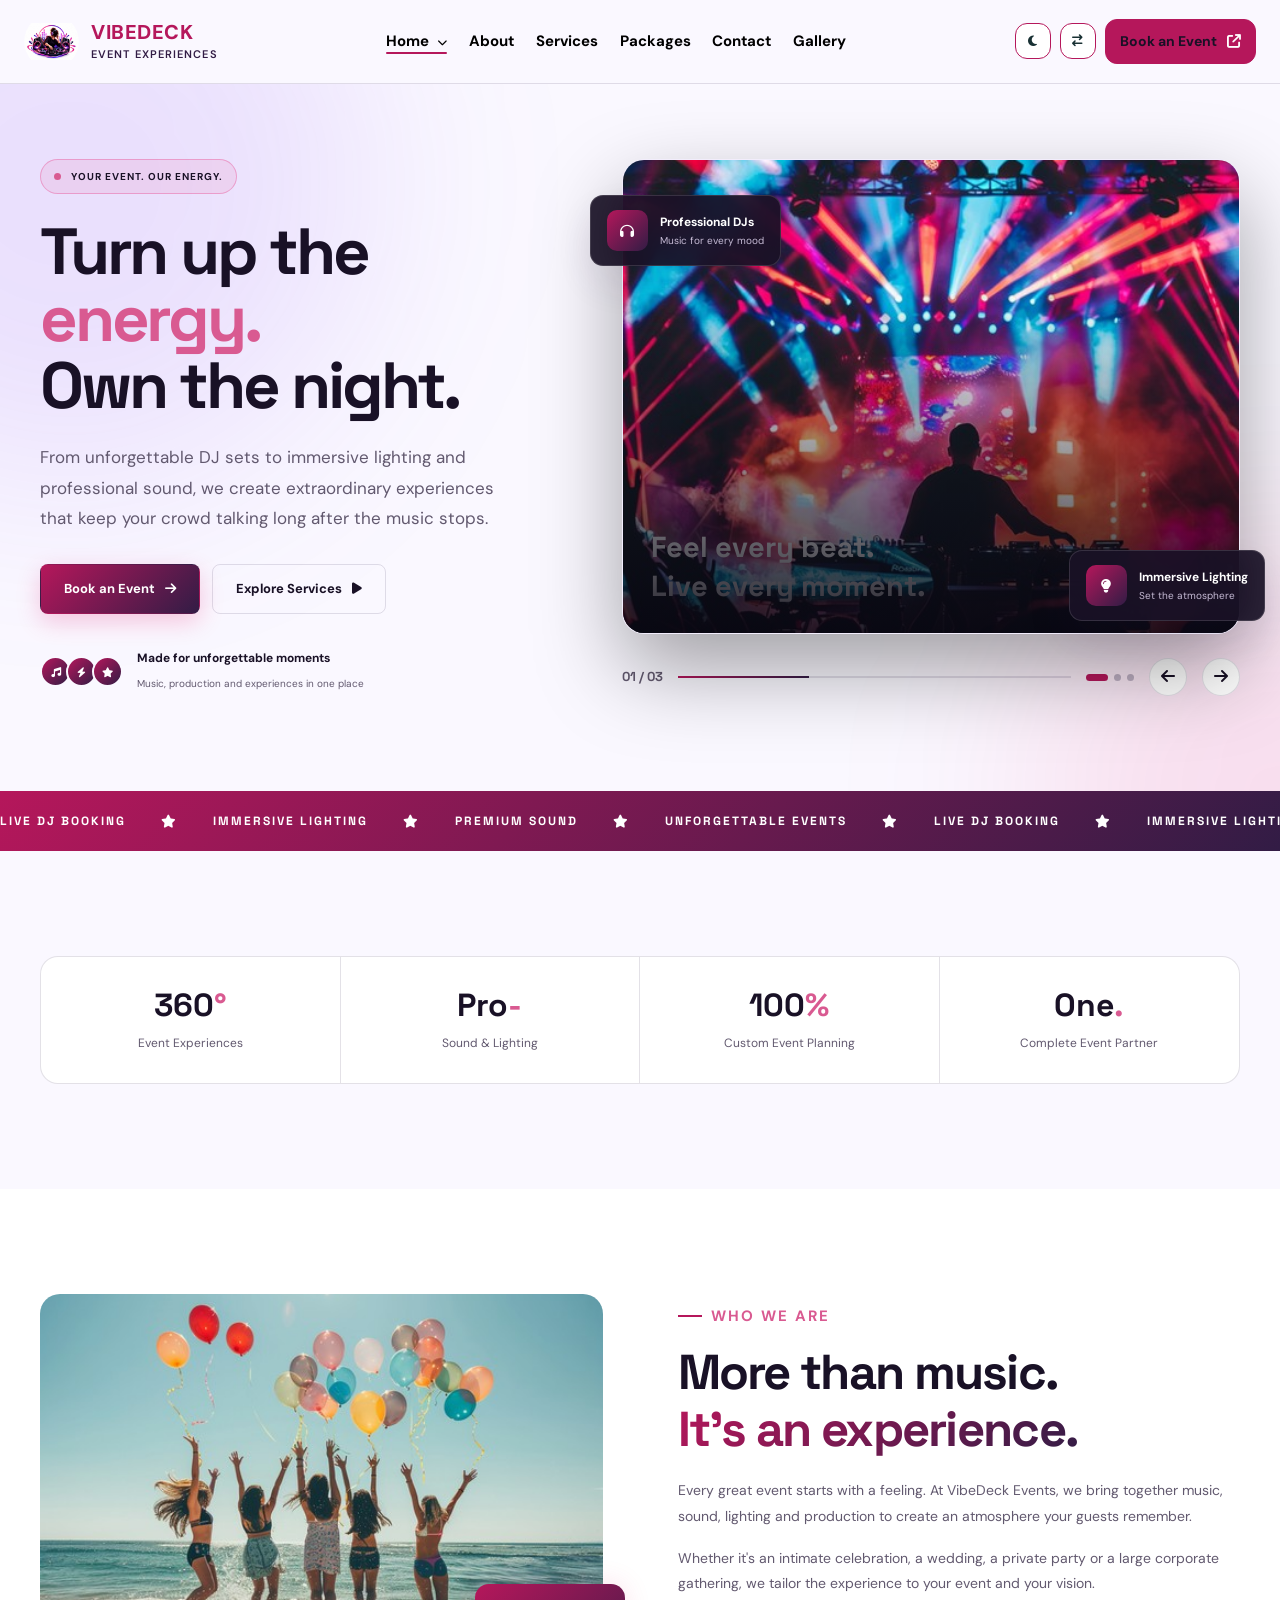
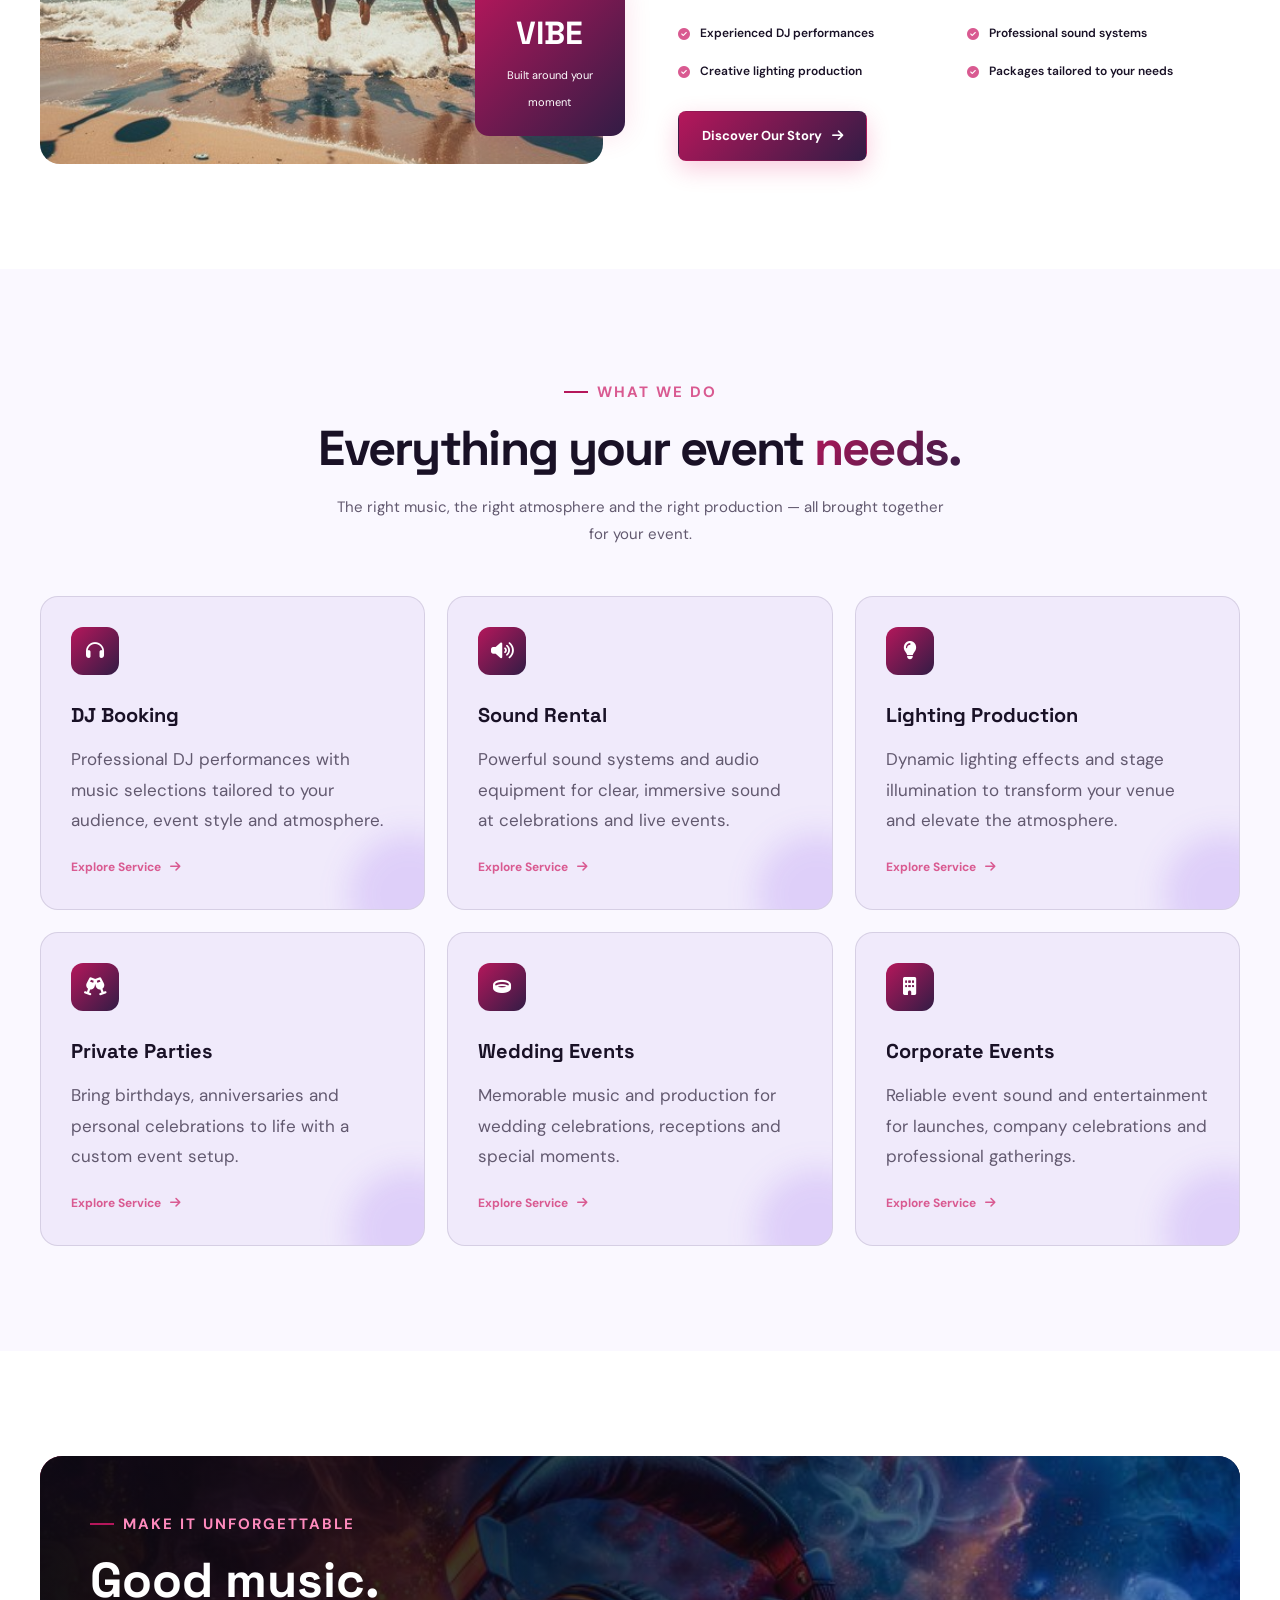
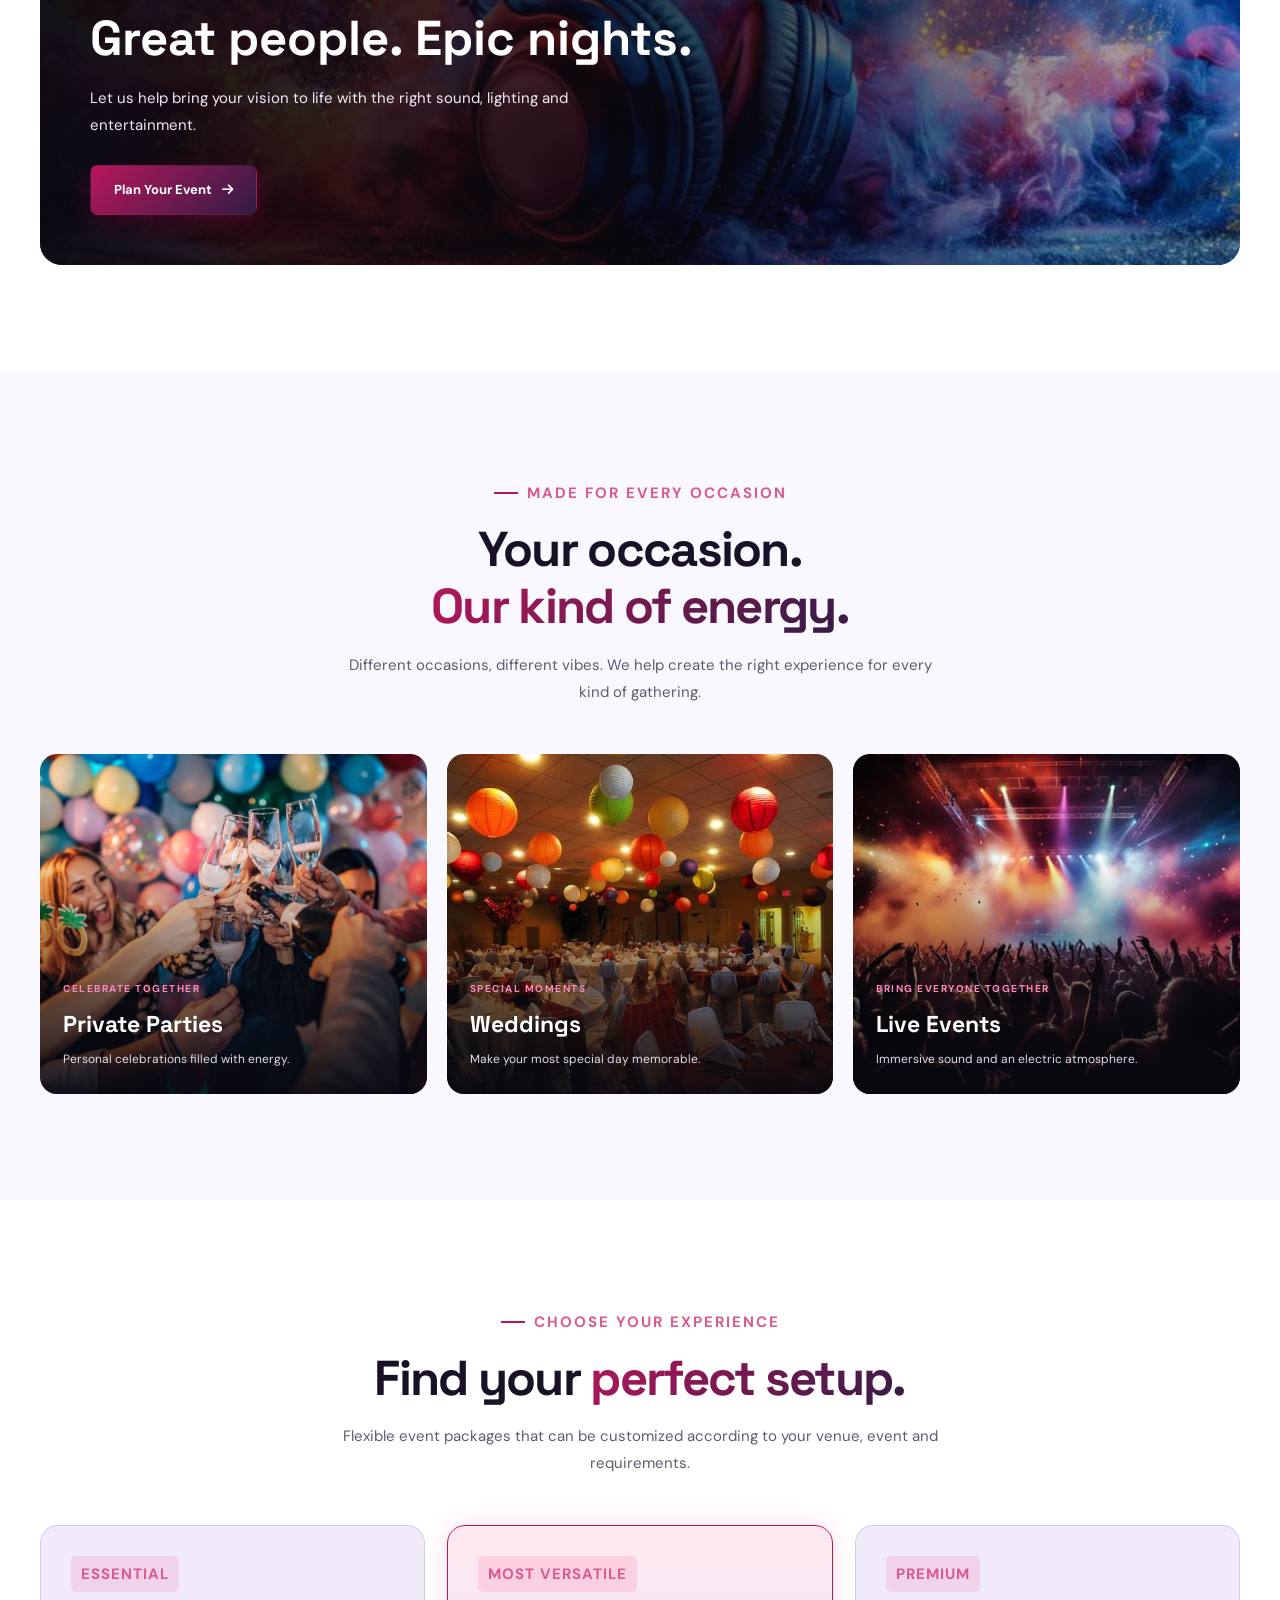
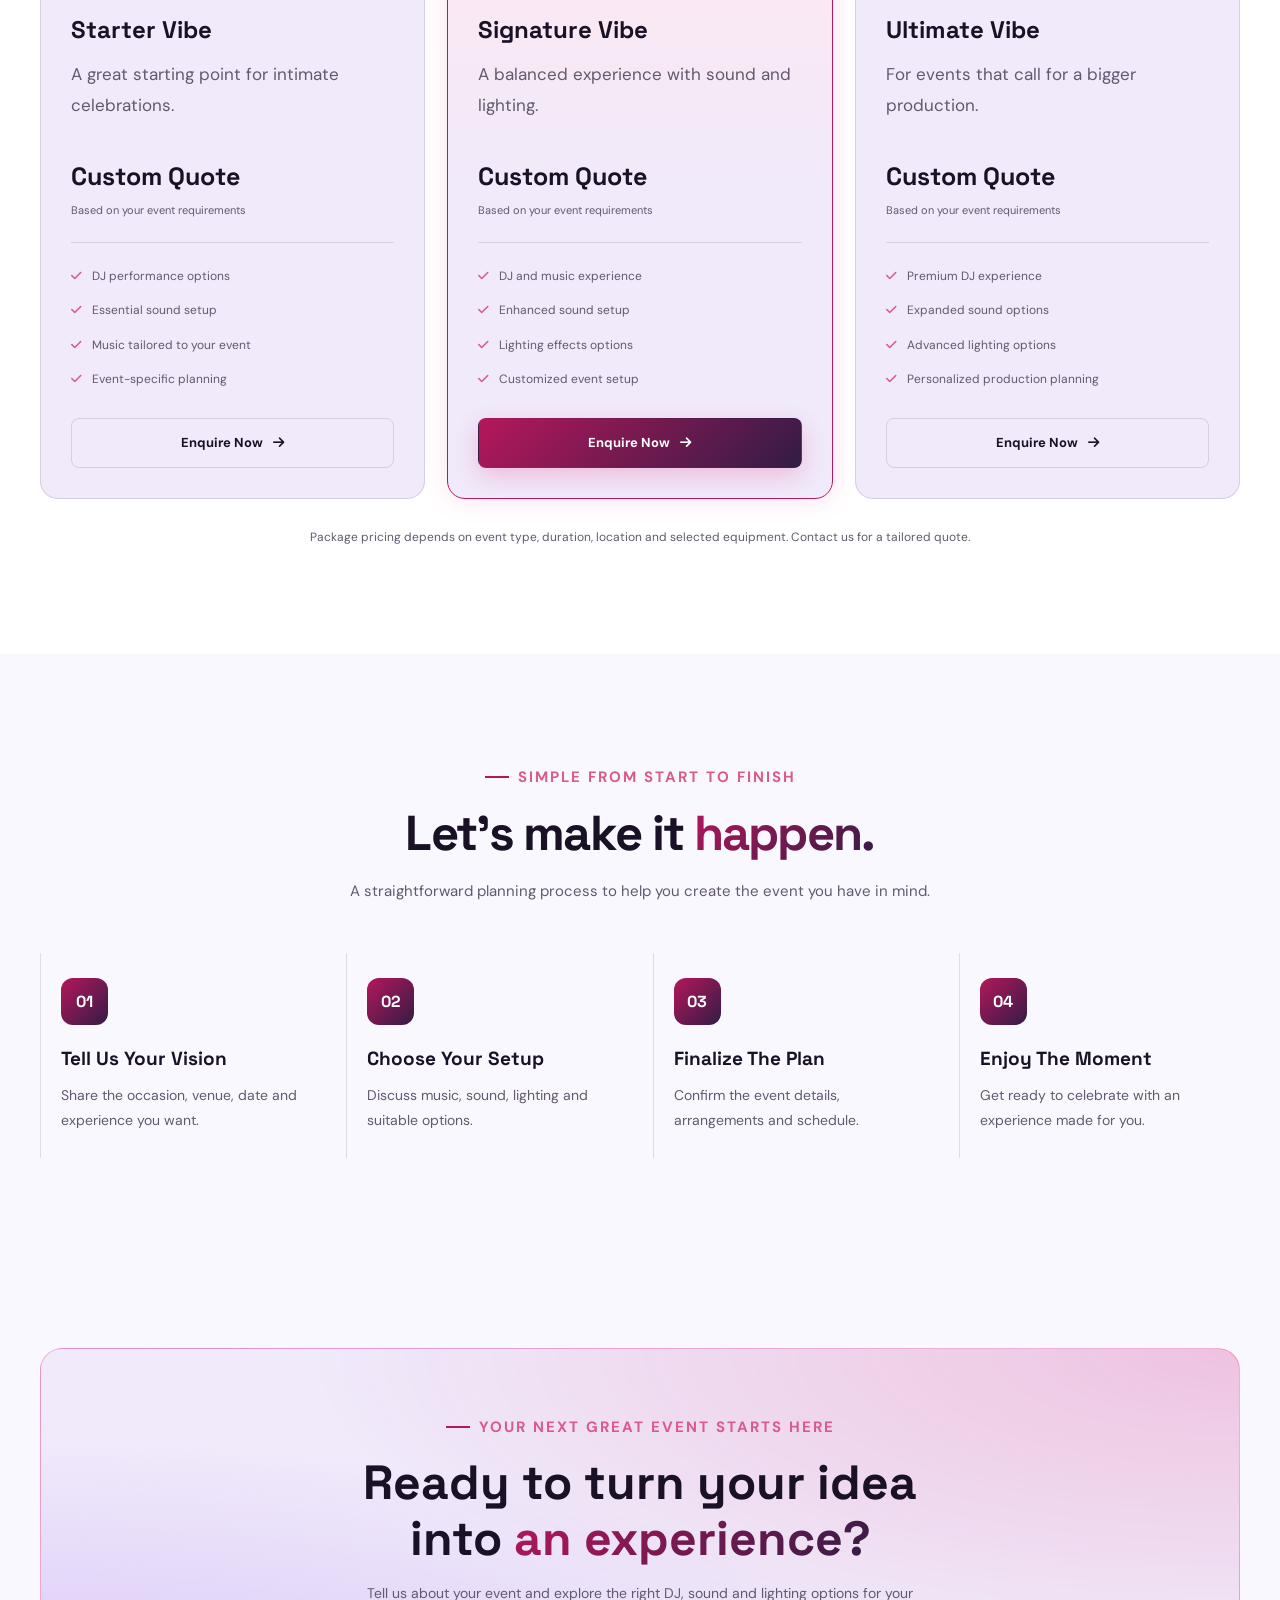
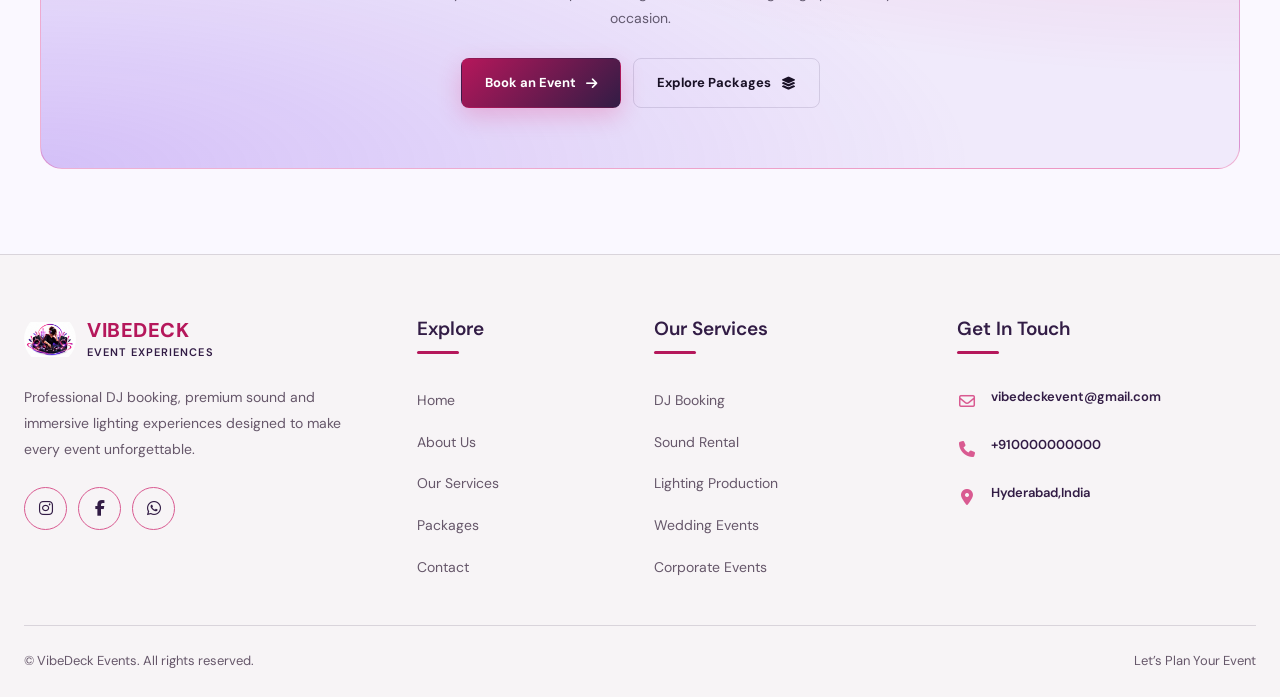
==== index.html @ b4321126 "Add files via upload" ====
<!DOCTYPE html>
<html lang="en" dir="ltr" data-theme="dark">

<head>
    <meta charset="UTF-8">
    <meta name="viewport" content="width=device-width, initial-scale=1.0">

    <title>VibeDeck Events | Premium DJ & Event Experiences</title>

    <meta name="description"
        content="Premium DJ booking, professional sound, immersive lighting and unforgettable event experiences with VibeDeck Events.">

    <meta name="theme-color" content="#090911">

     <link rel="icon" type="image/png" href="Images/Logo1.jfif">

    <link rel="preconnect" href="https://fonts.googleapis.com">
    <link rel="preconnect" href="https://fonts.gstatic.com" crossorigin>

    <link href="https://fonts.googleapis.com/css2?family=DM+Sans:wght@400;500;600;700;800&family=Space+Grotesk:wght@400;500;600;700&display=swap"
        rel="stylesheet">

    <link rel="stylesheet"
        href="https://cdnjs.cloudflare.com/ajax/libs/font-awesome/6.5.2/css/all.min.css">

    <link rel="stylesheet" href="index.css">
    
</head>

<body>
     <header class="site-header" id="siteHeader">
        <div class="header-inner">
            <a href="index.html" class="brand" aria-label="VibeDeck Events Home">
               
            <span class="brand-mark">
            <img src="Images/Logo1.jfif"
              alt="VibeDeck Events Logo"
              class="brand-logo">
            </span>

               <span class="vd-brand-text">
    <span class="vd-brand-name">VIBEDECK</span>
    <span class="vd-brand-tagline">EVENT EXPERIENCES</span>
</span>
            </a>

            <button class="mobile-menu-btn" id="mobileMenuBtn" aria-label="Open navigation" aria-expanded="false">
                <i class="fa-solid fa-bars"></i>
            </button>

         
<nav class="main-nav" id="mainNav" aria-label="Main navigation">

    <div class="nav-dropdown" id="homeDropdown">
        <button class="nav-link dropdown-toggle active"
            id="homeDropdownBtn" aria-expanded="false">
            Home <i class="fa-solid fa-chevron-down"></i>
        </button>

        <div class="dropdown-menu">
            <a href="index.html" class="dropdown-link active">
                Home 1 – Classic
            </a>
            <a href="home2.html" class="dropdown-link">
                Home 2 – Premium
            </a>
        </div>
    </div>

    <a href="about.html" class="nav-link">About</a>
    <a href="servicepage.html" class="nav-link">Services</a>
    <a href="packages.html" class="nav-link">Packages</a>
    <a href="contact.html" class="nav-link">Contact</a>
    <a href="gallery.html" class="nav-link">Gallery</a>

</nav>



            <div class="header-actions">
                <button class="utility-btn" id="themeToggle" aria-label="Toggle dark and light mode" title="Dark / Light mode">
                    <i class="fa-solid fa-sun"></i>
                </button>
                <button class="utility-btn" id="directionToggle" aria-label="Toggle text direction" title="Toggle LTR / RTL">
                    <i class="fa-solid fa-arrow-right-arrow-left"></i>
                </button>
                <a href="contact.html" class="btn btn-primary header-book">
                    Book an Event <i class="fa-solid fa-arrow-up-right-from-square"></i>
                </a>
            </div>
        </div>
    </header>

    <main>
        <!-- HERO -->
        <section class="hero" id="home">
            <div class="container hero-grid">
                <div class="hero-copy">
                    <div class="hero-badge"><span class="live-dot"></span>Your event. Our energy.</div>
                    <h1>Turn up the <span>energy.</span> Own the night.</h1>
                    <p class="hero-description">
                        From unforgettable DJ sets to immersive lighting and professional sound,
                        we create extraordinary experiences that keep your crowd talking long after the music stops.
                    </p>
                    <div class="hero-buttons">
                        <a href="contact.html" class="btn btn-primary">Book an Event <i class="fa-solid fa-arrow-right"></i></a>
                        <a href="#services" class="btn btn-outline">Explore Services <i class="fa-solid fa-play"></i></a>
                    </div>
                    <div class="hero-trust">
                        <div class="trust-avatars" aria-hidden="true">
                            <span class="trust-avatar"><i class="fa-solid fa-music"></i></span>
                            <span class="trust-avatar"><i class="fa-solid fa-bolt"></i></span>
                            <span class="trust-avatar"><i class="fa-solid fa-star"></i></span>
                        </div>
                        <div class="trust-copy">
                            <strong>Made for unforgettable moments</strong>
                            <small>Music, production and experiences in one place</small>
                        </div>
                    </div>
                </div>

                <div class="hero-visual">
                    <div class="hero-image-frame" id="heroSlider">
                        <div class="hero-slide active">
                            <img src="Images/Djimg1.jpg" alt="DJ performing at a vibrant live music event">
                            <div class="hero-image-caption">
                                
                                <h3>Feel every beat.<br>Live every moment.</h3>
                            </div>
                        </div>
                        <div class="hero-slide">
                            <img src="Images/DJIMG3.jfif" alt="Crowd enjoying an energetic live concert">
                            <div class="hero-image-caption">
                               
                                <h3>Bring the crowd.<br>Raise the energy.</h3>
                            </div>
                        </div>
                        <div class="hero-slide">
                            <img src="Images/DJIMG4.jpg" alt="Colorful lights at a professionally produced event">
                            <div class="hero-image-caption">
                                
                                <h3>Big moments.<br>Brilliant production.</h3>
                            </div>
                        </div>
                    </div>

                    <div class="floating-card top">
                        <span class="icon-box"><i class="fa-solid fa-headphones"></i></span>
                        <span><strong>Professional DJs</strong><small>Music for every mood</small></span>
                    </div>
                    <div class="floating-card bottom">
                        <span class="icon-box"><i class="fa-solid fa-lightbulb"></i></span>
                        <span><strong>Immersive Lighting</strong><small>Set the atmosphere</small></span>
                    </div>

                    <div class="hero-controls">
                        <div class="slide-number"><span id="currentSlide">01</span><span> / 03</span></div>
                        <div class="slide-progress"><div class="slide-progress-bar" id="slideProgress"></div></div>
                        <div class="slide-dots" aria-label="Choose hero slide">
                            <button class="slide-dot active" data-slide="0" aria-label="Slide 1"></button>
                            <button class="slide-dot" data-slide="1" aria-label="Slide 2"></button>
                            <button class="slide-dot" data-slide="2" aria-label="Slide 3"></button>
                        </div>
                        <button class="slide-arrow" id="prevSlide" aria-label="Previous slide"><i class="fa-solid fa-arrow-left"></i></button>
                        <button class="slide-arrow" id="nextSlide" aria-label="Next slide"><i class="fa-solid fa-arrow-right"></i></button>
                    </div>
                </div>
            </div>
            
        </section>

        <!-- STRAIGHT SCROLLING MARQUEE -->
        <div class="marquee" aria-label="Our event services">
            <div class="marquee-track">
                <span>LIVE DJ BOOKING <i class="fa-solid fa-star"></i></span>
                <span>IMMERSIVE LIGHTING <i class="fa-solid fa-star"></i></span>
                <span>PREMIUM SOUND <i class="fa-solid fa-star"></i></span>
                <span>UNFORGETTABLE EVENTS <i class="fa-solid fa-star"></i></span>
                <span>LIVE DJ BOOKING <i class="fa-solid fa-star"></i></span>
                <span>IMMERSIVE LIGHTING <i class="fa-solid fa-star"></i></span>
                <span>PREMIUM SOUND <i class="fa-solid fa-star"></i></span>
                <span>UNFORGETTABLE EVENTS <i class="fa-solid fa-star"></i></span>
            </div>
        </div>

        <!-- HIGHLIGHTS -->
        <section class="section" id="highlights">
            <div class="container">
                <div class="stats-grid reveal">
                    <div class="stat-item"><strong>360<span>°</span></strong><p>Event Experiences</p></div>
                    <div class="stat-item"><strong>Pro<span>-</span></strong><p>Sound & Lighting</p></div>
                    <div class="stat-item"><strong>100<span>%</span></strong><p>Custom Event Planning</p></div>
                    <div class="stat-item"><strong>One<span>.</span></strong><p>Complete Event Partner</p></div>
                </div>
            </div>
        </section>

        <!-- ABOUT -->
        <section class="section section-alt" id="about">
            <div class="container about-grid">
                <div class="about-visual reveal">
                    <div class="about-image">
                        <img src="Images/DJ1.jpg" alt="Live event with audience and colorful stage lighting" loading="lazy">
                    </div>
                    <div class="about-badge"><strong>VIBE</strong><span>Built around your moment</span></div>
                </div>
                <div class="about-copy reveal delay-1">
                    <span class="eyebrow">Who We Are</span>
                    <h2>More than music.<br><span class="gradient-text">It's an experience.</span></h2>
                    <p>Every great event starts with a feeling. At VibeDeck Events, we bring together music, sound, lighting and production to create an atmosphere your guests remember.</p>
                    <p>Whether it's an intimate celebration, a wedding, a private party or a large corporate gathering, we tailor the experience to your event and your vision.</p>
                    <div class="about-points">
                        <div class="about-point"><i class="fa-solid fa-circle-check"></i><span>Experienced DJ performances</span></div>
                        <div class="about-point"><i class="fa-solid fa-circle-check"></i><span>Professional sound systems</span></div>
                        <div class="about-point"><i class="fa-solid fa-circle-check"></i><span>Creative lighting production</span></div>
                        <div class="about-point"><i class="fa-solid fa-circle-check"></i><span>Packages tailored to your needs</span></div>
                    </div>
                    <a href="about.html" class="btn btn-primary">Discover Our Story <i class="fa-solid fa-arrow-right"></i></a>
                </div>
            </div>
        </section>

        <!-- SERVICES -->
        <section class="section" id="services">
            <div class="container">
                <div class="section-heading reveal">
                    <span class="eyebrow">What We Do</span>
                    <h2>Everything your event <span class="gradient-text">needs.</span></h2>
                    <p>The right music, the right atmosphere and the right production — all brought together for your event.</p>
                </div>
                <div class="services-grid">
                    <article class="service-card reveal">
                        <span class="icon-box"><i class="fa-solid fa-headphones"></i></span>
                        <h3>DJ Booking</h3>
                        <p>Professional DJ performances with music selections tailored to your audience, event style and atmosphere.</p>
                        <a href="services.html" class="card-link">Explore Service <i class="fa-solid fa-arrow-right"></i></a>
                    </article>
                    <article class="service-card reveal delay-1">
                        <span class="icon-box"><i class="fa-solid fa-volume-high"></i></span>
                        <h3>Sound Rental</h3>
                        <p>Powerful sound systems and audio equipment for clear, immersive sound at celebrations and live events.</p>
                        <a href="services.html" class="card-link">Explore Service <i class="fa-solid fa-arrow-right"></i></a>
                    </article>
                    <article class="service-card reveal delay-2">
                        <span class="icon-box"><i class="fa-solid fa-lightbulb"></i></span>
                        <h3>Lighting Production</h3>
                        <p>Dynamic lighting effects and stage illumination to transform your venue and elevate the atmosphere.</p>
                        <a href="services.html" class="card-link">Explore Service <i class="fa-solid fa-arrow-right"></i></a>
                    </article>
                    <article class="service-card reveal">
                        <span class="icon-box"><i class="fa-solid fa-champagne-glasses"></i></span>
                        <h3>Private Parties</h3>
                        <p>Bring birthdays, anniversaries and personal celebrations to life with a custom event setup.</p>
                        <a href="services.html" class="card-link">Explore Service <i class="fa-solid fa-arrow-right"></i></a>
                    </article>
                    <article class="service-card reveal delay-1">
                        <span class="icon-box"><i class="fa-solid fa-ring"></i></span>
                        <h3>Wedding Events</h3>
                        <p>Memorable music and production for wedding celebrations, receptions and special moments.</p>
                        <a href="services.html" class="card-link">Explore Service <i class="fa-solid fa-arrow-right"></i></a>
                    </article>
                    <article class="service-card reveal delay-2">
                        <span class="icon-box"><i class="fa-solid fa-building"></i></span>
                        <h3>Corporate Events</h3>
                        <p>Reliable event sound and entertainment for launches, company celebrations and professional gatherings.</p>
                        <a href="services.html" class="card-link">Explore Service <i class="fa-solid fa-arrow-right"></i></a>
                    </article>
                </div>
            </div>
        </section>

        <!-- EXPERIENCE BANNER -->
        <section class="section section-alt">
            <div class="container">
                <div class="experience-banner reveal">
                    <img src="Images/DJ7.jpg" alt="Crowd enjoying a live music experience" loading="lazy">
                    <div class="experience-overlay"></div>
                    <div class="experience-content">
                        <span class="eyebrow">Make It Unforgettable</span>
                        <h2>Good music.<br>Great people. <span class="gradient-text">Epic nights.</span></h2>
                        <p>Let us help bring your vision to life with the right sound, lighting and entertainment.</p>
                        <a href="contact.html" class="btn btn-primary">Plan Your Event <i class="fa-solid fa-arrow-right"></i></a>
                    </div>
                </div>
            </div>
        </section>

        <!-- EVENT TYPES -->
        <section class="section" id="experiences">
            <div class="container">
                <div class="section-heading reveal">
                    <span class="eyebrow">Made For Every Occasion</span>
                    <h2>Your occasion.<br><span class="gradient-text">Our kind of energy.</span></h2>
                    <p>Different occasions, different vibes. We help create the right experience for every kind of gathering.</p>
                </div>
                <div class="event-grid">
                    <article class="event-card reveal">
                        <img src="Images/DJ3.jpg" alt="Friends celebrating together" loading="lazy">
                        <div class="event-card-content"><small>Celebrate Together</small><h3>Private Parties</h3><p>Personal celebrations filled with energy.</p></div>
                    </article>
                    <article class="event-card reveal delay-1">
                        <img src="Images/DJ4.jfif" alt="Elegant wedding reception venue" loading="lazy">
                        <div class="event-card-content"><small>Special Moments</small><h3>Weddings</h3><p>Make your most special day memorable.</p></div>
                    </article>
                    <article class="event-card reveal delay-2">
                        <img src="Images/DJ5.jpg" alt="Live music performance with stage lights" loading="lazy">
                        <div class="event-card-content"><small>Bring Everyone Together</small><h3>Live Events</h3><p>Immersive sound and an electric atmosphere.</p></div>
                    </article>
                </div>
            </div>
        </section>

        <!-- PACKAGES -->
        <section class="section section-alt" id="packages">
            <div class="container">
                <div class="section-heading reveal">
                    <span class="eyebrow">Choose Your Experience</span>
                    <h2>Find your <span class="gradient-text">perfect setup.</span></h2>
                    <p>Flexible event packages that can be customized according to your venue, event and requirements.</p>
                </div>
                <div class="packages-grid">
                    <article class="package-card reveal">
                        <span class="package-label">Essential</span>
                        <h3>Starter Vibe</h3>
                        <p>A great starting point for intimate celebrations.</p>
                        <div class="package-price"><strong>Custom Quote</strong><span>Based on your event requirements</span></div>
                        <ul class="package-features">
                            <li><i class="fa-solid fa-check"></i> DJ performance options</li>
                            <li><i class="fa-solid fa-check"></i> Essential sound setup</li>
                            <li><i class="fa-solid fa-check"></i> Music tailored to your event</li>
                            <li><i class="fa-solid fa-check"></i> Event-specific planning</li>
                        </ul>
                        <a href="contact.html" class="btn btn-outline">Enquire Now <i class="fa-solid fa-arrow-right"></i></a>
                    </article>
                    <article class="package-card featured reveal delay-1">
                        <span class="package-label">Most Versatile</span>
                        <h3>Signature Vibe</h3>
                        <p>A balanced experience with sound and lighting.</p>
                        <div class="package-price"><strong>Custom Quote</strong><span>Based on your event requirements</span></div>
                        <ul class="package-features">
                            <li><i class="fa-solid fa-check"></i> DJ and music experience</li>
                            <li><i class="fa-solid fa-check"></i> Enhanced sound setup</li>
                            <li><i class="fa-solid fa-check"></i> Lighting effects options</li>
                            <li><i class="fa-solid fa-check"></i> Customized event setup</li>
                        </ul>
                        <a href="contact.html" class="btn btn-primary">Enquire Now <i class="fa-solid fa-arrow-right"></i></a>
                    </article>
                    <article class="package-card reveal delay-2">
                        <span class="package-label">Premium</span>
                        <h3>Ultimate Vibe</h3>
                        <p>For events that call for a bigger production.</p>
                        <div class="package-price"><strong>Custom Quote</strong><span>Based on your event requirements</span></div>
                        <ul class="package-features">
                            <li><i class="fa-solid fa-check"></i> Premium DJ experience</li>
                            <li><i class="fa-solid fa-check"></i> Expanded sound options</li>
                            <li><i class="fa-solid fa-check"></i> Advanced lighting options</li>
                            <li><i class="fa-solid fa-check"></i> Personalized production planning</li>
                        </ul>
                        <a href="contact.html" class="btn btn-outline">Enquire Now <i class="fa-solid fa-arrow-right"></i></a>
                    </article>
                </div>
                <p class="package-note">Package pricing depends on event type, duration, location and selected equipment. Contact us for a tailored quote.</p>
            </div>
        </section>

        <!-- PROCESS -->
        <section class="section" id="process">
            <div class="container">
                <div class="section-heading reveal">
                    <span class="eyebrow">Simple From Start To Finish</span>
                    <h2>Let's make it <span class="gradient-text">happen.</span></h2>
                    <p>A straightforward planning process to help you create the event you have in mind.</p>
                </div>
                <div class="process-grid">
                    <article class="process-step reveal">
                        <div class="process-number">01</div>
                        <h3>Tell Us Your Vision</h3>
                        <p>Share the occasion, venue, date and experience you want.</p>
                    </article>
                    <article class="process-step reveal delay-1">
                        <div class="process-number">02</div>
                        <h3>Choose Your Setup</h3>
                        <p>Discuss music, sound, lighting and suitable options.</p>
                    </article>
                    <article class="process-step reveal delay-2">
                        <div class="process-number">03</div>
                        <h3>Finalize The Plan</h3>
                        <p>Confirm the event details, arrangements and schedule.</p>
                    </article>
                    <article class="process-step reveal delay-3">
                        <div class="process-number">04</div>
                        <h3>Enjoy The Moment</h3>
                        <p>Get ready to celebrate with an experience made for you.</p>
                    </article>
                </div>
            </div>
        </section>

        <!-- FINAL CTA -->
        <section class="final-cta" id="contact">
            <div class="container">
                <div class="cta-panel reveal">
                    <span class="eyebrow">Your Next Great Event Starts Here</span>
                    <h2>Ready to turn your idea<br>into <span class="gradient-text">an experience?</span></h2>
                    <p>Tell us about your event and explore the right DJ, sound and lighting options for your occasion.</p>
                    <div class="cta-actions">
                        <a href="contact.html" class="btn btn-primary">Book an Event <i class="fa-solid fa-arrow-right"></i></a>
                        <a href="packages.html" class="btn btn-outline">Explore Packages <i class="fa-solid fa-layer-group"></i></a>
                    </div>
                </div>
            </div>
        </section>
    </main>

   <!-- VIBEDECK FOOTER START -->
<footer class="vd-site-footer">
    <div class="vd-footer-container">

        <div class="vd-footer-grid">

            <!-- Brand Column -->
            <div class="vd-footer-brand-column">

                <a href="index.html" class="vd-footer-brand">
                    <img src="Images/Logo1.jfif"
                         alt="VibeDeck Events Logo"
                         class="vd-footer-logo">

                    <span class="vd-footer-brand-text">
                        <span class="vd-footer-brand-name">VIBEDECK</span>
                        <span class="vd-footer-tagline">EVENT EXPERIENCES</span>
                    </span>
                </a>

                <p class="vd-footer-description">
                    Professional DJ booking, premium sound and immersive
                    lighting experiences designed to make every event
                    unforgettable.
                </p>

                <div class="vd-social-links">
                    <a href="#" class="vd-social-link"
                       aria-label="Instagram">
                        <i class="fa-brands fa-instagram"></i>
                    </a>

                    <a href="#" class="vd-social-link"
                       aria-label="Facebook">
                        <i class="fa-brands fa-facebook-f"></i>
                    </a>

                    <a href="#" class="vd-social-link"
                       aria-label="WhatsApp">
                        <i class="fa-brands fa-whatsapp"></i>
                    </a>
                </div>
            </div>

            <!-- Explore Column -->
            <div class="vd-footer-column">
                <h3 class="vd-footer-heading">Explore</h3>

                <ul class="vd-footer-links">
                    <li><a href="index.html">Home</a></li>
                    <li><a href="about.html">About Us</a></li>
                    <li><a href="servicepage.html">Our Services</a></li>
                    <li><a href="packages.html">Packages</a></li>
                    <li><a href="contact.html">Contact</a></li>
                </ul>
            </div>

            <!-- Our Services Column -->
            <div class="vd-footer-column">
                <h3 class="vd-footer-heading">Our Services</h3>

                <ul class="vd-footer-links">
                    <li><a href="servicepage.html">DJ Booking</a></li>
                    <li><a href="servicepage.html">Sound Rental</a></li>
                    <li><a href="servicepage.html">Lighting Production</a></li>
                    <li><a href="servicepage.html">Wedding Events</a></li>
                    <li><a href="servicepage.html">Corporate Events</a></li>
                </ul>
            </div>

            <!-- Get In Touch Column -->
            <div class="vd-footer-column vd-contact-column">
                <h3 class="vd-footer-heading">Get In Touch</h3>


                <div class="vd-contact-item">
                    <span class="vd-contact-icon">
                        <i class="fa-regular fa-envelope"
                           aria-hidden="true"></i>
                    </span>
                    <div>
                        <span class="vd-contact-label">vibedeckevent@gmail.com</span>
                        
                    </div>
                </div>

                <div class="vd-contact-item">
                    <span class="vd-contact-icon">
                        <i class="fa-solid fa-phone"
                           aria-hidden="true"></i>
                    </span>
                    <div>
                        <span class="vd-contact-label">+910000000000</span>
                      
                    </div>
                </div>

                <div class="vd-contact-item">
                    <span class="vd-contact-icon">
                        <i class="fa-solid fa-location-dot"
                           aria-hidden="true"></i>
                    </span>
                    <div>
                        <span class="vd-contact-label">Hyderabad,India</span>
                      
                    </div>
                </div>
            </div>

        </div>

        <!-- Bottom Footer -->
        <div class="vd-footer-bottom">
            <p>
                © <span id="vdCopyrightYear"></span>
                VibeDeck Events. All rights reserved.
            </p>

            <a href="contact.html" class="vd-footer-bottom-link">
                Let’s Plan Your Event
            </a>
        </div>

    </div>
</footer>

    <!-- JAVASCRIPT -->

    <script src="Index.js"></script>

</body>
</html>
---- index.css ----
:root {
    --primary: #B5175B;
    --primary-dark: #861044;
    --secondary: #321C45;
    --accent: #D95A91;
    --bg: #090911;
    --surface: #11101B;
    --card: #1A1426;
    --card-hover: #241A35;
    --text: #FFFFFF;
    --muted: #B9B4C9;
    --border: rgba(255,255,255,.10);
    --gradient: linear-gradient(135deg, #B5175B, #321C45);
    --glow: 0 0 35px rgba(181,23,91,.24);
    --header-bg: rgba(9,9,17,.90);
    --shadow: 0 18px 55px rgba(0,0,0,.25);
    --container: 1200px;
    --radius: 18px;
    --transition: .3s ease;
}



        [data-theme="light"] {
            --bg:#FAF8FF;
            --surface:#FFFFFF;
            --card:#F0EAFB;
            --card-hover:#E8DDFC;
            --text:#191126;
            --muted:#62596F;
            --border:rgba(45,24,70,.13);
            --header-bg:rgba(250,248,255,.94);
            --shadow:0 18px 45px rgba(38,15,66,.10);
            --glow:0 0 28px rgba(230,0,92,.12);
        }

        *,*::before,*::after { box-sizing:border-box; margin:0; padding:0; }
        html { scroll-behavior:smooth; scroll-padding-top:100px; }
        body {
            font-family:"DM Sans",sans-serif;
            background:var(--bg);
            
            color:var(--text);
            line-height:1.7;
            overflow-x:hidden;
            transition:background var(--transition),color var(--transition);
        }
        body.menu-open { overflow:hidden; }
        img { display:block; width:100%; max-width:100%; }
        a { color:inherit; text-decoration:none; }
        button { font:inherit; }
        button,a { -webkit-tap-highlight-color:transparent; }
        button:focus-visible,a:focus-visible { outline:2px solid var(--accent); outline-offset:4px; }
        ul { list-style:none; }
        .container { width:min(var(--container),calc(100% - 48px)); margin-inline:auto; }
        .section { padding:105px 0; position:relative; }
        .section-alt { background:var(--surface); }
        .section-heading { max-width:720px; margin:0 auto 48px; text-align:center; }
        .eyebrow {
            display:inline-flex; align-items:center; gap:9px;
            color:var(--accent); font-size:12px; font-weight:700;
            letter-spacing:2px; text-transform:uppercase; margin-bottom:16px;
        }
        .eyebrow::before { content:""; height:2px; width:24px; background:var(--primary); }
        .section-heading h2,.about-copy h2 {
            font-family:"Space Grotesk",sans-serif;
            font-size:clamp(32px,4vw,49px); line-height:1.16;
            letter-spacing:-1.7px; font-weight:700;
        }
        .gradient-text {
            background:var(--gradient);
            color:transparent;
            -webkit-background-clip:text;
            background-clip:text;
        }
        .section-heading p { color:var(--muted); max-width:610px; margin:17px auto 0; font-size:15px; }
        .btn {
            min-height:49px; padding:13px 23px; border-radius:8px;
            display:inline-flex; justify-content:center; align-items:center; gap:10px;
            font-size:13px; font-weight:700; border:1px solid transparent;
            cursor:pointer; transition:transform var(--transition),background var(--transition),box-shadow var(--transition),border-color var(--transition);
        }
        .btn:hover { transform:translateY(-3px); }
        .btn-primary { color:#fff; background:var(--gradient); box-shadow:0 8px 25px rgba(230,0,92,.20); }
        .btn-primary:hover { box-shadow:0 12px 32px rgba(230,0,92,.35); }
        .btn-outline { color:var(--text); background:transparent; border-color:var(--border); }
        .btn-outline:hover { border-color:var(--primary); background:rgba(230,0,92,.07); }
        .icon-box {
            display:grid; place-items:center; width:48px; height:48px; flex-shrink:0;
            color:#fff; border-radius:12px; background:var(--gradient);
        }

        /* HEADER */
        .site-header {
            height:84px; position:sticky; top:0; z-index:1000;
            background:var(--header-bg); border-bottom:1px solid var(--border);
            backdrop-filter:blur(18px); -webkit-backdrop-filter:blur(18px);
        }
        .header-inner {
            width:min(1320px,calc(100% - 48px)); height:100%; margin:auto;
            display:flex; align-items:center; justify-content:space-between; gap:22px;
        }
        .brand { display:inline-flex; align-items:center; gap:10px; flex-shrink:0; }
        .brand-mark {
            width:43px; height:43px; display:grid; place-items:center; border-radius:12px;
            color:#fff; background:var(--gradient); font-size:20px; box-shadow:var(--glow);
        }
        .brand-copy { display:flex; flex-direction:column; line-height:1.2; }
        .brand-copy strong { font-family:"Space Grotesk",sans-serif; font-size:19px; letter-spacing:1px; }
        .brand-copy strong span { color:var(--accent); }
        .brand-copy small { font-size:8px; letter-spacing:2px; color:var(--muted); margin-top:5px; }
        .main-nav { display:flex; align-items:center; gap:clamp(13px,1.7vw,24px); }
        .nav-link {
            color:var(--muted); font-size:13px; font-weight:700;
            white-space:nowrap; transition:color var(--transition);
        }
        .nav-link:hover,.nav-link.active { color:var(--accent); }
        .dropdown-toggle {
            background:none; border:0; cursor:pointer;
            display:flex; align-items:center; gap:8px;
        }
        .dropdown-toggle i { font-size:10px; transition:transform var(--transition); }
        .nav-dropdown { position:relative; }
        .dropdown-menu {
            position:absolute; top:calc(100% + 27px); left:0; width:235px; padding:8px;
            background:var(--card); border:1px solid var(--border); border-radius:13px;
            box-shadow:var(--shadow); opacity:0; visibility:hidden; transform:translateY(10px);
            transition:opacity var(--transition),transform var(--transition),visibility var(--transition);
        }
        .nav-dropdown:hover .dropdown-menu,
        .nav-dropdown:focus-within .dropdown-menu,
        .nav-dropdown.open .dropdown-menu { opacity:1; visibility:visible; transform:translateY(0); }
        .nav-dropdown.open .dropdown-toggle i { transform:rotate(180deg); }
        .dropdown-link {
            display:block; padding:13px 14px; border-radius:8px;
            color:var(--text); font-size:13px; font-weight:700;
            transition:background var(--transition),color var(--transition);
        }
        .dropdown-link:hover,.dropdown-link.active { background:rgba(124,58,237,.13); color:var(--accent); }
        .header-actions { display:flex; align-items:center; gap:9px; }
        .utility-btn {
            width:36px; height:36px; border:1px solid var(--border); border-radius:9px;
            color:var(--text); background:var(--surface); cursor:pointer;
            display:grid; place-items:center; font-size:12px;
        }
        .utility-btn:hover { border-color:var(--primary); background:var(--card); }
        .header-book { min-height:42px; padding:10px 14px; font-size:12px; white-space:nowrap; }
        .mobile-menu-btn {
            display:none; width:42px; height:42px; border-radius:9px;
            border:1px solid var(--border); background:var(--surface); color:var(--text); cursor:pointer; font-size:17px;
        }

        /* HERO */
        .hero {
            min-height:680px; display:flex; align-items:center; position:relative;
            isolation:isolate; overflow:hidden; padding:75px 0 95px;
        }
        .hero::before,.hero::after {
            content:""; position:absolute; z-index:-1; border-radius:50%; filter:blur(100px);
        }
        .hero::before { width:600px; height:600px; top:-200px; left:-230px; background:rgba(124,58,237,.12); }
        .hero::after { width:500px; height:500px; right:-250px; bottom:-250px; background:rgba(230,0,92,.10); }
        .hero-grid { display:grid; grid-template-columns:.92fr 1.08fr; gap:55px; align-items:center; }
        .hero-copy { position:relative; z-index:2; animation:slideUp .8s ease both; }
        .hero-badge {
            display:inline-flex; align-items:center; gap:10px; padding:8px 13px; margin-bottom:25px;
            border:1px solid rgba(230,0,92,.25); border-radius:30px;
            background:rgba(230,0,92,.07); color:var(--text); font-size:10px;
            letter-spacing:1px; font-weight:700; text-transform:uppercase;
        }
        .live-dot { width:7px; height:7px; background:var(--accent); border-radius:50%; animation:pulse 1.7s infinite; }
        .hero h1 {
            font-family:"Space Grotesk",sans-serif; font-size:clamp(43px,5.1vw,69px);
            line-height:1.02; letter-spacing:-3.2px; font-weight:700; margin-bottom:23px;
        }
        .hero h1 span { display:block; color:var(--accent); }
        .hero-description { max-width:475px; color:var(--muted); font-size:14px; line-height:1.9; margin-bottom:30px; }
        .hero-buttons { display:flex; flex-wrap:wrap; gap:12px; }
        .hero-trust { display:flex; align-items:center; gap:14px; margin-top:34px; }
        .trust-avatars { display:flex; padding-left:5px; }
        .trust-avatar {
            width:31px; height:31px; display:grid; place-items:center; margin-left:-5px;
            border:2px solid var(--bg); border-radius:50%; color:#fff; background:var(--gradient); font-size:10px;
        }
        .trust-copy strong { display:block; font-size:12px; }
        .trust-copy small { color:var(--muted); font-size:10px; }
        .hero-visual { position:relative; min-width:0; animation:slideUp .9s .12s ease both; }
        .hero-image-frame {
            position:relative; height:475px; overflow:hidden; border-radius:22px;
            border:1px solid rgba(255,255,255,.14); background:var(--card); box-shadow:0 35px 85px rgba(0,0,0,.36);
        }
        .hero-slide {
            position:absolute; inset:0; opacity:0; visibility:hidden; transform:scale(1.04);
            transition:opacity .7s ease,transform 1.2s ease,visibility .7s;
        }
        .hero-slide.active { opacity:1; visibility:visible; transform:scale(1); }
        .hero-slide img { width:100%; height:100%; object-fit:cover; }
        .hero-image-frame::after {
            content:""; position:absolute; inset:0; pointer-events:none;
            background:linear-gradient(180deg,transparent 30%,rgba(7,5,16,.88) 100%);
        }
        .hero-image-caption { position:absolute; z-index:2; left:28px; right:28px; bottom:28px; color:#fff; }
        .hero-image-caption small {
            display:block; color:#FF8ABD; font-size:13px; font-weight:700;
            letter-spacing:2px; text-transform:uppercase; margin-bottom:9px;
        }
        .hero-image-caption h3 { font-family:"Space Grotesk",sans-serif; font-size:29px; line-height:1.35; }
        .floating-card {
            position:absolute; z-index:3; display:flex; align-items:center; gap:12px; padding:14px 16px;
            border-radius:13px; background:rgba(25,18,38,.92); border:1px solid rgba(255,255,255,.13);
            backdrop-filter:blur(15px); box-shadow:var(--shadow); animation:float 4s ease-in-out infinite;
        }
        .floating-card.top { top:36px; left:-32px; }
        .floating-card.bottom { right:-25px; bottom:75px; animation-delay:-2s; }
        .floating-card .icon-box { width:41px; height:41px; border-radius:10px; font-size:14px; }
        .floating-card strong { display:block; color:#fff; font-size:12px; }
        .floating-card small { display:block; color:#C6BBD5; font-size:10px; }
        .hero-controls { display:flex; align-items:center; gap:15px; margin-top:24px; }
        .slide-number { font-family:"Space Grotesk",sans-serif; font-weight:700; font-size:13px; white-space:nowrap; }
        .slide-number span { color:var(--muted); }
        .slide-progress { height:2px; flex:1; background:var(--border); overflow:hidden; }
        .slide-progress-bar { height:100%; width:33.333%; background:var(--gradient); transition:width .4s ease; }
        .slide-arrow {
            width:38px; height:38px; border:1px solid var(--border); background:var(--surface);
            color:var(--text); border-radius:50%; cursor:pointer;
        }
        .slide-arrow:hover { background:var(--primary); color:#fff; }
        .slide-dots { display:flex; gap:6px; }
        .slide-dot {
            width:7px; height:7px; padding:0; border:0; border-radius:10px;
            background:var(--muted); opacity:.45; cursor:pointer; transition:all var(--transition);
        }
        .slide-dot.active { width:22px; opacity:1; background:var(--primary); }
        .scroll-cue {
            position:absolute; left:50%; bottom:17px; display:flex; flex-direction:column;
            align-items:center; gap:8px; color:var(--muted); font-size:10px;
            letter-spacing:2px; text-transform:uppercase; transform:translateX(-50%);
        }
        .scroll-cue span {
            display:block; width:2px; height:31px; border-radius:2px;
            background:linear-gradient(var(--primary),transparent);
            transform:none; animation:scrollLine 1.5s ease-in-out infinite;
        }

        /* STRAIGHT SCROLLING MARQUEE */
        .marquee {
            overflow:hidden; padding:20px 0; background:var(--gradient);
            color:#fff; transform:none; position:relative;
        }
        .marquee-track {
            display:flex; width:max-content; align-items:center; gap:35px;
            animation:marquee 30s linear infinite; will-change:transform;
        }
        .marquee-track span {
            display:inline-flex; align-items:center; gap:35px; white-space:nowrap;
            font-family:"Space Grotesk",sans-serif; font-weight:700; font-size:12px; letter-spacing:2px;
        }
        .marquee-track i { font-size:13px; }
        .marquee:hover .marquee-track { animation-play-state:paused; }

        /* STATS */
        .stats-grid {
            display:grid; grid-template-columns:repeat(4,1fr);
            border:1px solid var(--border); border-radius:var(--radius); overflow:hidden; background:var(--surface);
        }
        .stat-item { text-align:center; padding:29px 15px; border-right:1px solid var(--border); }
        .stat-item:last-child { border-right:none; }
        .stat-item strong { display:block; font-family:"Space Grotesk",sans-serif; font-size:32px; line-height:1.2; }
        .stat-item strong span { color:var(--accent); }
        .stat-item p { margin-top:8px; color:var(--muted); font-size:12px; }

        /* ABOUT */
        .about-grid { display:grid; grid-template-columns:1fr 1fr; gap:75px; align-items:center; }
        .about-visual { position:relative; min-width:0; }
        .about-image { height:470px; border-radius:20px; overflow:hidden; background:var(--card); }
        .about-image img { height:100%; object-fit:cover; }
        .about-badge {
            position:absolute; right:-22px; bottom:28px; width:150px; padding:22px 16px;
            text-align:center; border-radius:14px; background:var(--gradient); color:#fff; box-shadow:var(--glow);
        }
        .about-badge strong { display:block; font-family:"Space Grotesk",sans-serif; font-size:32px; }
        .about-badge span { font-size:11px; }
        .about-copy h2 { margin-bottom:21px; }
        .about-copy>p { color:var(--muted); font-size:14px; margin-bottom:17px; }
        .about-points { display:grid; grid-template-columns:1fr 1fr; gap:17px; margin:27px 0 30px; }
        .about-point { display:flex; align-items:flex-start; gap:10px; font-size:12px; font-weight:600; }
        .about-point i { color:var(--accent); margin-top:5px; }

        /* SERVICES */
        .services-grid { display:grid; grid-template-columns:repeat(3,1fr); gap:22px; }
        .service-card {
            position:relative; padding:30px; min-height:265px; border-radius:var(--radius);
            border:1px solid var(--border); background:var(--card); overflow:hidden;
            transition:transform var(--transition),border-color var(--transition),background var(--transition);
        }
        .service-card::after {
            content:""; position:absolute; width:120px; height:120px; right:-45px; bottom:-45px;
            border-radius:50%; background:rgba(124,58,237,.15); filter:blur(15px);
        }
        .service-card:hover { transform:translateY(-7px); border-color:rgba(230,0,92,.55); background:var(--card-hover); }
        .service-card .icon-box { margin-bottom:23px; font-size:18px; }
        .service-card h3 { font-family:"Space Grotesk",sans-serif; font-size:20px; margin-bottom:12px; }
        .service-card p { color:var(--muted); font-size:13px; line-height:1.8; }
        .card-link {
            display:inline-flex; align-items:center; gap:9px; margin-top:21px;
            font-size:12px; color:var(--accent); font-weight:700;
        }
        .card-link i { transition:transform var(--transition); }
        .card-link:hover i { transform:translateX(5px); }

        /* EXPERIENCE BANNER */
        .experience-banner {
            position:relative; min-height:370px; display:flex; align-items:center;
            overflow:hidden; border-radius:22px; background:#151020;
        }
        .experience-banner>img { position:absolute; inset:0; height:100%; object-fit:cover; }
        .experience-overlay {
            position:absolute; inset:0;
            background:linear-gradient(90deg,rgba(9,9,17,.96),rgba(9,9,17,.67) 60%,rgba(9,9,17,.25));
        }
        .experience-content { position:relative; z-index:1; padding:50px; max-width:720px; }
        .experience-content .eyebrow { color:#FF8ABD; }
        .experience-content h2 {
            color:#fff; font-family:"Space Grotesk",sans-serif;
            font-size:clamp(34px,4.5vw,49px); line-height:1.18; margin-bottom:17px;
        }
        /* Keeps the banner heading visible in both themes */
        .experience-content .gradient-text {
            background:none; color:#fff; -webkit-text-fill-color:#fff;
        }
        .experience-content p { max-width:520px; color:#F0EAF7; font-size:15px; line-height:1.8; margin-bottom:26px; }

        /* EVENT TYPES */
        .event-grid { display:grid; grid-template-columns:repeat(3,1fr); gap:20px; }
        .event-card { position:relative; height:340px; border-radius:17px; overflow:hidden; background:var(--card); }
        .event-card img { width:100%; height:100%; object-fit:cover; transition:transform .7s ease; }
        .event-card:hover img { transform:scale(1.07); }
        .event-card::after {
            content:""; position:absolute; inset:0;
            background:linear-gradient(180deg,transparent 30%,rgba(9,9,17,.92));
        }
        .event-card-content { position:absolute; z-index:2; left:23px; right:23px; bottom:23px; color:#fff; }
        .event-card-content small { color:#FF8ABD; text-transform:uppercase; font-size:10px; letter-spacing:1.5px; font-weight:700; }
        .event-card-content h3 { font-family:"Space Grotesk",sans-serif; font-size:23px; margin-top:5px; }
        .event-card-content p { color:#E1DCE8; font-size:12px; margin-top:5px; }

        /* PACKAGES */
        .packages-grid { display:grid; grid-template-columns:repeat(3,1fr); gap:22px; align-items:stretch; }
        .package-card {
            display:flex; flex-direction:column; padding:30px;
            border:1px solid var(--border); border-radius:var(--radius); background:var(--card);
            transition:transform var(--transition),border-color var(--transition);
        }
        .package-card:hover { transform:translateY(-6px); border-color:rgba(124,58,237,.7); }
        .package-card.featured {
            border-color:var(--primary);
            background:linear-gradient(180deg,rgba(230,0,92,.09),var(--card) 48%);
            box-shadow:var(--glow);
        }
        .package-label {
            display:inline-block; align-self:flex-start; padding:6px 10px; border-radius:5px;
            color:var(--accent); background:rgba(230,0,92,.10);
            font-size:10px; font-weight:700; text-transform:uppercase; letter-spacing:1px;
        }
        .package-card h3 { font-family:"Space Grotesk",sans-serif; font-size:24px; margin-top:18px; }
        .package-card>p { color:var(--muted); font-size:12px; margin-top:8px; min-height:42px; }
        .package-price { padding:22px 0; margin-top:13px; border-bottom:1px solid var(--border); }
        .package-price strong { font-family:"Space Grotesk",sans-serif; font-size:25px; }
        .package-price span { display:block; color:var(--muted); font-size:11px; margin-top:3px; }
        .package-features { display:grid; gap:13px; margin:23px 0 27px; flex:1; }
        .package-features li { display:flex; gap:10px; align-items:flex-start; color:var(--muted); font-size:12px; }
        .package-features i { color:var(--accent); margin-top:4px; }
        .package-card .btn { width:100%; }
        .package-note { text-align:center; color:var(--muted); font-size:12px; margin-top:28px; }

        /* PROCESS - INCREASED FONT SIZES */
        .process-grid { display:grid; grid-template-columns:repeat(4,1fr); gap:25px; }
        .process-step { position:relative; padding:25px 20px; border-left:1px solid var(--border); }
        .process-number {
            display:grid; place-items:center; width:47px; height:47px; margin-bottom:21px;
            border-radius:12px; background:var(--gradient); color:#fff;
            font-family:"Space Grotesk",sans-serif; font-weight:700;
        }
        .process-step h3 { font-family:"Space Grotesk",sans-serif; font-size:19px; line-height:1.4; margin-bottom:10px; }
        .process-step p { color:var(--muted); font-size:14px; line-height:1.8; }

        /* FINAL CTA */
        .final-cta { padding:85px 0; }
        .cta-panel {
            position:relative; overflow:hidden; padding:60px 35px; text-align:center;
            border:1px solid rgba(230,0,92,.25); border-radius:22px;
            background:radial-gradient(ellipse at 0% 100%,rgba(124,58,237,.24),transparent 55%),
                       radial-gradient(ellipse at 100% 0%,rgba(230,0,92,.17),transparent 55%),var(--card);
        }
        .cta-panel h2 { font-family:"Space Grotesk",sans-serif; font-size:clamp(32px,4vw,48px); line-height:1.15; margin-bottom:15px; }
        .cta-panel p { color:var(--muted); font-size:14px; max-width:570px; margin:0 auto 27px; }
        .cta-actions { display:flex; justify-content:center; flex-wrap:wrap; gap:12px; }

        /* ========================================
   VIBEDECK FOOTER — HORIZONTAL LAYOUT
======================================== */

.volt-footer {
    width: 100%;
    background: var(--bg);
    color: var(--text);
    border-top: 1px solid rgba(181, 23, 91, 0.35);
    overflow: hidden;
}

.volt-footer-main {
    width: min(1200px, calc(100% - 48px));
    max-width: 1200px;
    margin: 0 auto;
    padding: 65px 0 50px;

    display: grid;
    grid-template-columns: 1.35fr 0.75fr 0.9fr 1fr;
    align-items: start;
    gap: 38px;
}

/* Brand column */

.volt-footer-brand {
    min-width: 0;
}

.volt-footer .footer-brand {
    display: inline-flex;
    align-items: center;
    gap: 10px;
    margin: 0;
}

.volt-footer .footer-brand .brand-mark {
    width: 43px;
    height: 43px;
    flex-shrink: 0;
    display: grid;
    place-items: center;
    border-radius: 12px;
    color: #fff;
    background: linear-gradient(135deg, #B5175B, #321C45);
    box-shadow: 0 0 25px rgba(181, 23, 91, 0.2);
}

.volt-footer .footer-brand .brand-copy {
    display: flex;
    flex-direction: column;
    line-height: 1.2;
}

.volt-footer .footer-brand .brand-copy strong {
    color: var(--text);
    font-family: "Space Grotesk", sans-serif;
    font-size: 19px;
    font-weight: 700;
    letter-spacing: 1px;
}

.volt-footer .footer-brand .brand-copy strong span {
    color: #D95A91;
}

.volt-footer .footer-brand .brand-copy small {
    margin-top: 5px;
    color: var(--muted);
    font-size: 8px;
    letter-spacing: 2px;
}

.volt-footer-description {
    max-width: 290px;
    margin: 20px 0 22px;
    color: var(--muted);
    font-size: 13px;
    line-height: 1.9;
}

/* Social icons */

.volt-footer-socials {
    display: flex;
    flex-wrap: wrap;
    align-items: center;
    gap: 9px;
}

.volt-footer-socials a {
    width: 38px;
    height: 38px;
    flex-shrink: 0;
    display: grid;
    place-items: center;
    border: 1px solid var(--border);
    border-radius: 9px;
    background: var(--surface);
    color: var(--muted);
    transition: all 0.25s ease;
}

.volt-footer-socials a:hover {
    color: #fff;
    background: #B5175B;
    border-color: #B5175B;
    transform: translateY(-3px);
}

/* Footer columns */

.volt-footer-column {
    min-width: 0;
    display: flex;
    flex-direction: column;
    align-items: flex-start;
}

.volt-footer-column h3 {
    margin: 5px 0 12px;
    color: var(--text);
    font-family: "Space Grotesk", sans-serif;
    font-size: 16px;
    font-weight: 700;
    line-height: 1.5;
}

.volt-footer-line {
    display: block;
    width: 36px;
    height: 3px;
    flex-shrink: 0;
    margin-bottom: 22px;
    border-radius: 5px;
    background: linear-gradient(90deg, #B5175B, #321C45);
}

.volt-footer-column ul {
    width: 100%;
    display: flex;
    flex-direction: column;
    align-items: flex-start;
    gap: 13px;
    margin: 0;
    padding: 0;
    list-style: none;
}

.volt-footer-column ul li {
    display: block;
    width: 100%;
    margin: 0;
    padding: 0;
    line-height: 1.6;
}

.volt-footer-column ul li a {
    display: inline-block;
    color: var(--muted);
    font-size: 13px;
    text-decoration: none;
    transition: color 0.25s ease, transform 0.25s ease;
}

.volt-footer-column ul li a:hover {
    color: #D95A91;
    transform: translateX(4px);
}

/* Contact column */

.volt-footer-location {
    display: flex;
    align-items: flex-start;
    gap: 11px;
    margin-bottom: 16px;
}

.volt-footer-contact-icon {
    width: 38px;
    height: 38px;
    flex-shrink: 0;
    display: flex;
    align-items: center;
    justify-content: center;
    color: #D95A91;
    background: rgba(181, 23, 91, 0.12);
    border: 1px solid rgba(181, 23, 91, 0.25);
    border-radius: 9px;
}

.volt-footer-location p {
    margin: 3px 0 0;
    color: var(--muted);
    font-size: 13px;
    line-height: 1.8;
    overflow-wrap: anywhere;
}

.volt-footer-contact-note {
    margin: 0 0 18px;
    color: var(--muted);
    font-size: 12px;
    line-height: 1.8;
}

.volt-footer-contact-link {
    min-height: 41px;
    display: inline-flex;
    align-items: center;
    justify-content: center;
    gap: 8px;
    padding: 0 16px;
    border: 1px solid rgba(181, 23, 91, 0.4);
    border-radius: 8px;
    background: linear-gradient(135deg, #B5175B, #321C45);
    color: #fff;
    font-size: 12px;
    font-weight: 700;
    text-decoration: none;
    transition: all 0.25s ease;
}

.volt-footer-contact-link:hover {
    background: #B5175B;
    transform: translateY(-2px);
}

/* Bottom bar */

.volt-footer-bottom {
    width: min(1200px, calc(100% - 48px));
    max-width: 1200px;
    margin: 0 auto;
    padding: 21px 0;

    display: flex;
    flex-direction: row;
    flex-wrap: wrap;
    align-items: center;
    justify-content: space-between;
    gap: 14px;

    border-top: 1px solid var(--border);
}

.volt-footer-copyright {
    margin: 0;
    color: var(--muted);
    font-size: 12px;
    line-height: 1.7;
}

.volt-footer-legal {
    display: flex;
    flex-direction: row;
    flex-wrap: wrap;
    align-items: center;
    justify-content: flex-end;
    gap: 13px;
    margin-left: auto;
}

.volt-footer-legal a {
    color: var(--muted);
    font-size: 12px;
    text-decoration: none;
    transition: color 0.25s ease;
}

.volt-footer-legal a:hover {
    color: #D95A91;
}

.volt-footer-legal span {
    width: 4px;
    height: 4px;
    flex-shrink: 0;
    border-radius: 50%;
    background: #B5175B;
}

/* Laptop */

@media (max-width: 1100px) {
    .volt-footer-main {
        grid-template-columns: 1.2fr 0.8fr 0.9fr 1fr;
        gap: 22px;
    }

    .volt-footer-description {
        font-size: 12px;
    }

    .volt-footer-column h3 {
        font-size: 15px;
    }

    .volt-footer-column ul li a,
    .volt-footer-location p {
        font-size: 12px;
    }
}

/* Tablet */

@media (max-width: 850px) {
    .volt-footer-main {
        grid-template-columns: repeat(2, minmax(0, 1fr));
        gap: 38px 32px;
        padding: 50px 0 40px;
    }

    .volt-footer-description {
        max-width: 320px;
    }

    .volt-footer-bottom {
        padding: 20px 0;
    }
}

/* Mobile */

@media (max-width: 520px) {
    .volt-footer-main {
        width: calc(100% - 36px);
        grid-template-columns: minmax(0, 1fr);
        gap: 30px;
        padding: 40px 0 32px;
    }

    .volt-footer-description {
        max-width: 100%;
        font-size: 13px;
    }

    .volt-footer-column h3 {
        font-size: 16px;
    }

    .volt-footer-column ul {
        gap: 11px;
    }

    .volt-footer-column ul li a {
        font-size: 13px;
    }

    .volt-footer-bottom {
        width: calc(100% - 36px);
        flex-direction: column;
        align-items: flex-start;
        gap: 12px;
        padding: 18px 0;
    }

    .volt-footer-copyright {
        font-size: 11px;
    }

    .volt-footer-legal {
        width: 100%;
        justify-content: flex-start;
        gap: 10px;
        margin-left: 0;
    }

    .volt-footer-legal a {
        font-size: 11px;
    }
}
    

        /* ANIMATIONS */
        .reveal { opacity:0; transform:translateY(24px); transition:opacity .7s ease,transform .7s ease; }
        .reveal.visible { opacity:1; transform:translateY(0); }
        .delay-1 { transition-delay:.1s; }
        .delay-2 { transition-delay:.2s; }
        .delay-3 { transition-delay:.3s; }
        @keyframes slideUp { from { opacity:0; transform:translateY(25px); } to { opacity:1; transform:translateY(0); } }
        @keyframes pulse { 0%,100% { box-shadow:0 0 0 0 rgba(255,77,157,.5); } 50% { box-shadow:0 0 0 7px rgba(255,77,157,0); } }
        @keyframes float { 0%,100% { transform:translateY(0); } 50% { transform:translateY(-9px); } }
        @keyframes marquee { from { transform:translateX(0); } to { transform:translateX(-50%); } }
        @keyframes scrollLine {
            0% { transform:scaleY(.55); transform-origin:top; opacity:.4; }
            50% { transform:scaleY(1); transform-origin:top; opacity:1; }
            100% { transform:scaleY(.55); transform-origin:bottom; opacity:.45; }
        }

        /* RTL */
        [dir="rtl"] .dropdown-menu { left:auto; right:0; }
        [dir="rtl"] .process-step { border-left:0; border-right:1px solid var(--border); }
        [dir="rtl"] .experience-overlay { background:linear-gradient(270deg,rgba(9,9,17,.96),rgba(9,9,17,.67) 60%,rgba(9,9,17,.25)); }
        [dir="rtl"] .card-link:hover i { transform:translateX(-5px); }

        /* TABLET */
        @media(max-width:1120px) {
            .header-inner { gap:12px; width:calc(100% - 30px); }
            .main-nav { gap:12px; }
            .nav-link { font-size:12px; }
            .header-actions { gap:5px; }
            .header-book { padding-inline:10px; font-size:11px; }
            .hero-grid { gap:35px; }
            .hero-image-frame { height:425px; }
            .floating-card.top { left:-15px; }
            .floating-card.bottom { right:-12px; }
            .about-grid { gap:45px; }
            .footer-main { gap:25px; }
        }

        /* MOBILE NAVIGATION AND TABLET LAYOUT */
        @media(max-width:900px) {
            .section { padding:80px 0; }
            .site-header { height:76px; }
            .mobile-menu-btn { display:grid; place-items:center; margin-left:auto; }
            .main-nav {
                position:fixed; top:76px; left:0; right:0; bottom:0;
                height:calc(100dvh - 76px); padding:25px 24px 40px;
                display:flex; flex-direction:column; align-items:stretch; gap:0;
                background:var(--bg); overflow-y:auto; border-top:1px solid var(--border);
                opacity:0; visibility:hidden; transform:translateY(-8px);
                transition:opacity var(--transition),transform var(--transition),visibility var(--transition);
            }
            .main-nav.open { opacity:1; visibility:visible; transform:translateY(0); }
            .nav-dropdown { width:100%; }
            .nav-link {
                min-height:52px; width:100%; display:flex; justify-content:space-between;
                align-items:center; font-size:15px; font-weight:700; border-bottom:1px solid var(--border);
            }
            .dropdown-menu {
                position:static; width:100%; max-height:0; padding:0 8px; overflow:hidden;
                border:0; border-radius:0; box-shadow:none; opacity:1; visibility:visible;
                transform:none; background:transparent;
                transition:max-height .35s ease,padding .35s ease;
            }
            .nav-dropdown.open .dropdown-menu { max-height:160px; padding:8px; border-bottom:1px solid var(--border); }
            .dropdown-link { padding:12px; font-size:14px; }
            .header-actions { margin-left:0; }
            .header-book { display:none; }
            .hero { padding-top:55px; padding-bottom:85px; }
            .hero-grid { grid-template-columns:1fr; gap:42px; }
            .hero-copy { max-width:680px; }
            .hero h1 { max-width:620px; font-size:clamp(48px,8vw,70px); }
            .hero-description { max-width:590px; }
            .hero-visual { width:100%; max-width:680px; margin-inline:auto; }
            .hero-image-frame { height:430px; }
            .floating-card.top { left:-15px; }
            .floating-card.bottom { right:-10px; }
            .about-grid { grid-template-columns:1fr; gap:45px; }
            .about-visual { max-width:650px; width:calc(100% - 15px); }
            .about-image { height:430px; }
            .services-grid,.packages-grid { grid-template-columns:repeat(2,1fr); }
            .service-card:last-child { grid-column:1/-1; }
            .event-grid { grid-template-columns:repeat(2,1fr); }
            .event-card:last-child { grid-column:1/-1; }
            .process-grid { grid-template-columns:repeat(2,1fr); gap:15px; }
            .footer-main { grid-template-columns:repeat(2,minmax(0,1fr)); gap:35px 28px; }
        }

        /* MOBILE */
        @media(max-width:600px) {
            .container { width:calc(100% - 34px); }
            .section { padding:66px 0; }
            .section-heading { margin-bottom:34px; text-align:left; }
            .section-heading h2,.about-copy h2 { font-size:34px; letter-spacing:-1.2px; }
            .section-heading p { margin-left:0; font-size:13px; }
            .header-inner { width:calc(100% - 28px); gap:8px; }
            .brand { gap:8px; }
            .brand-mark { width:38px; height:38px; font-size:17px; }
            .brand-copy strong { font-size:17px; }
            .brand-copy small { font-size:7px; letter-spacing:1.5px; }
            .header-actions { gap:5px; }
            .utility-btn { width:33px; height:34px; font-size:11px; }
            .hero { padding-top:42px; padding-bottom:65px; }
            .hero-grid { gap:33px; }
            .hero-badge { font-size:9px; margin-bottom:20px; }
            .hero h1 { font-size:clamp(43px,11vw,59px); letter-spacing:-2.4px; }
            .hero-description { font-size:13px; margin-bottom:24px; }
            .hero-buttons { display:grid; grid-template-columns:1fr 1fr; gap:9px; }
            .hero-buttons .btn { padding-inline:10px; font-size:11px; }
            .hero-trust { margin-top:26px; }
            .hero-image-frame { height:355px; border-radius:15px; }
            .hero-image-caption { left:18px; right:18px; bottom:20px; }
            .hero-image-caption small { font-size:11px; letter-spacing:1.5px; }
            .hero-image-caption h3 { font-size:23px; }
            .floating-card { padding:9px 10px; gap:8px; border-radius:10px; }
            .floating-card .icon-box { width:32px; height:32px; font-size:12px; }
            .floating-card strong { font-size:10px; }
            .floating-card small { font-size:9px; }
            .floating-card.top { top:14px; left:-8px; }
            .floating-card.bottom { right:-7px; bottom:65px; }
            .hero-controls { gap:9px; margin-top:18px; }
            .slide-arrow { width:34px; height:34px; }
            .scroll-cue { display:none; }
            .marquee { padding:16px 0; }
            .marquee-track span { font-size:10px; gap:20px; }
            .marquee-track { gap:20px; }
            .stats-grid { grid-template-columns:repeat(2,1fr); }
            .stat-item { padding:24px 10px; }
            .stat-item:nth-child(2) { border-right:none; }
            .stat-item:nth-child(-n+2) { border-bottom:1px solid var(--border); }
            .stat-item strong { font-size:27px; }
            .stat-item p { font-size:11px; }
            .about-image { height:340px; }
            .about-badge { width:118px; right:-10px; bottom:16px; padding:15px 10px; }
            .about-badge strong { font-size:26px; }
            .about-points { grid-template-columns:1fr; gap:12px; }
            .services-grid,.packages-grid,.event-grid,.process-grid { grid-template-columns:1fr; }
            .service-card:last-child,.event-card:last-child { grid-column:auto; }
            .service-card { min-height:auto; padding:25px; }
            .service-card .icon-box { margin-bottom:17px; }
            .event-card { height:320px; }
            .experience-banner { min-height:400px; border-radius:15px; }
            .experience-overlay { background:linear-gradient(90deg,rgba(9,9,17,.96),rgba(9,9,17,.72)); }
            .experience-content { padding:27px; }
            .experience-content h2 { font-size:34px; }
            .experience-content p { font-size:14px; }
            .package-card { padding:26px; }
            .package-card>p { min-height:0; }
            .process-step { padding:20px 18px; }
            .process-step h3 { font-size:19px; }
            .process-step p { font-size:14px; }
            .final-cta { padding:65px 0; }
            .cta-panel { padding:42px 22px; border-radius:15px; }
            .cta-panel h2 { font-size:33px; }
            .cta-panel p { font-size:13px; }
            .cta-actions { display:grid; grid-template-columns:1fr; }
            .footer-main { grid-template-columns:1fr; gap:30px; padding:48px 0 35px; }
            .footer-brand p { max-width:100%; }
            .footer-column h3 { margin-bottom:13px; }
            .footer-links a { padding:5px 0; font-size:13px; }
            .footer-contact p { font-size:13px; }
            .footer-bottom { align-items:stretch; gap:13px; }
            .legal-links { justify-content:flex-end; gap:16px; }
        }

        @media(max-width:380px) {
            .brand-copy strong { font-size:15px; }
            .brand-copy small { font-size:6px; }
            .header-inner { width:calc(100% - 20px); gap:6px; }
            .header-actions { gap:4px; }
            .utility-btn { width:30px; height:32px; }
            .mobile-menu-btn { width:36px; height:36px; }
            .hero h1 { font-size:42px; }
            .hero-buttons .btn { font-size:10px; }
            .hero-image-frame { height:315px; }
            .floating-card strong { font-size:9px; }
            .floating-card small { font-size:8px; }
            .slide-dots { gap:4px; }
            .slide-dot { width:6px; height:6px; }
        }

        @media(prefers-reduced-motion:reduce) {
            *,*::before,*::after {
                scroll-behavior:auto !important;
                animation-duration:.01ms !important;
                animation-iteration-count:1 !important;
                transition-duration:.01ms !important;
            }
            .reveal { opacity:1; transform:none; }
        }
        /* NAV LINKS — DARK MODE: WHITE */
[data-theme="dark"] .site-header .main-nav .nav-link,
[data-theme="dark"] .site-header .main-nav .dropdown-toggle,
[data-theme="dark"] .site-header .main-nav .nav-link:visited {
    color: #FFFFFF !important;
    opacity: 1 !important;
}

/* NAV LINKS — LIGHT MODE: BLACK */
[data-theme="light"] .site-header .main-nav .nav-link,
[data-theme="light"] .site-header .main-nav .dropdown-toggle,
[data-theme="light"] .site-header .main-nav .nav-link:visited {
    color: #000000 !important;
    opacity: 1 !important;
}

/* HOVER COLOR */
.site-header .main-nav .nav-link:hover,
.site-header .main-nav .dropdown-toggle:hover {
    color: #D95A91 !important;
}



/* Dropdown menu */
.site-header .dropdown-menu {
    background: var(--card);
}

.site-header .dropdown-link {
    color: var(--text);
}

.site-header .dropdown-link:hover {
    color: #FFFFFF;
    background: var(--secondary);
}

/* RTL & LTR — keep secondary color consistent */
html[dir="rtl"] .site-header .main-nav .nav-link:hover,
html[dir="rtl"] .site-header .main-nav .nav-link.active,
html[dir="rtl"] .site-header .main-nav .dropdown-toggle:hover,
html[dir="ltr"] .site-header .main-nav .nav-link:hover,
html[dir="ltr"] .site-header .main-nav .nav-link.active,
html[dir="ltr"] .site-header .main-nav .dropdown-toggle:hover {
    color: var(--secondary);
}
/* FOOTER — LIGHT MODE FIX */

html[data-theme="light"] .volt-footer .volt-footer-brand,
html[data-theme="light"] .volt-footer .volt-footer-logo,
html[data-theme="light"] .volt-footer .brand-copy strong {
    color: #191126 !important;
}

/* Footer social icons — white background */
html[data-theme="light"] .volt-footer .social-links a,
html[data-theme="light"] .volt-footer .social-link,
html[data-theme="light"] .volt-footer .volt-footer-socials a {
    background: #FFFFFF !important;
    color: #B5175B !important;
    border: 1px solid #E5DDEB !important;
}

/* Footer icons */
html[data-theme="light"] .volt-footer i,
html[data-theme="light"] .volt-footer svg {
    color: #B5175B !important;
    fill: currentColor;
}

/* Footer VibeDeck small text */
html[data-theme="light"] .volt-footer .brand-copy small {
    color: #62596F !important;
}

/* GALLERY PAGE — NAVIGATION FONT SIZE */

.site-header .main-nav .nav-link,
.site-header .main-nav .dropdown-toggle {
    font-size: 15px !important;
}

/* Dropdown links */
.site-header .dropdown-link {
    font-size: 14px !important;
}

/* Book an Event button */
.site-header .header-book {
    font-size: 14px !important;
}

/* Mobile navigation */
@media (max-width: 920px) {
    .site-header .main-nav .nav-link,
    .site-header .main-nav .dropdown-toggle {
        font-size: 15px !important;
    }
}

/* HEADER + FOOTER LOGO ALIGNMENT */
.site-header .header-inner .brand,
.volt-footer .footer-brand {
    display: inline-flex;
    flex-direction: row;
    align-items: center;
    justify-content: flex-start;
    gap: 12px;
    flex-wrap: nowrap;
}

.site-header .brand-mark,
.volt-footer .footer-brand .brand-mark {
    width: 55px;
    height: 55px;
    min-width: 55px;
    flex: 0 0 55px;
    display: flex;
    align-items: center;
    justify-content: center;
    overflow: hidden;
    border-radius: 50%;
    background: transparent;
    box-shadow: none;
}

.site-header .brand-logo,
.volt-footer .footer-brand .brand-logo {
    display: block;
    width: 100%;
    height: 100%;
    object-fit: contain;
    object-position: center;
    border-radius: 50%;
}

.site-header .brand-copy,
.volt-footer .footer-brand .brand-copy {
    display: flex;
    flex-direction: column;
    justify-content: center;
    align-items: flex-start;
    line-height: 1.2;
    margin: 0;
}
/* HEADER + FOOTER ROUND LOGO */
.site-header .brand-mark,
.volt-footer .footer-brand .brand-mark {
    width: 55px;
    height: 55px;
    flex-shrink: 0;
    display: flex;
    align-items: center;
    justify-content: center;
    overflow: hidden;
    border-radius: 50%;
    background: transparent;
}

.site-header .brand-logo,
.volt-footer .footer-brand .brand-logo {
    width: 100%;
    height: 100%;
    object-fit: contain;
    object-position: center;
    display: block;
    border-radius: 50%;
}
/* FOOTER TEXT SIZE - HOME 1 & HOME 2 */
.volt-footer {
    font-size: 15px;
}

.volt-footer p,
.volt-footer a,
.volt-footer li {
    font-size: 15px;
}

/* FIX: LIGHT MODE FOOTER VISIBILITY */

html[data-theme="light"] .volt-footer {
    background: #FAF8FF !important;
    color: #191126 !important;
}

html[data-theme="light"] .volt-footer .brand-copy strong,
html[data-theme="light"] .volt-footer-column h3 {
    color: #191126 !important;
}

html[data-theme="light"] .volt-footer .brand-copy small,
html[data-theme="light"] .volt-footer-description,
html[data-theme="light"] .volt-footer-column ul li a,
html[data-theme="light"] .volt-footer-location p,
html[data-theme="light"] .volt-footer-contact-note,
html[data-theme="light"] .volt-footer-copyright,
html[data-theme="light"] .volt-footer-legal a {
    color: #40334F !important;
    opacity: 1 !important;
}

html[data-theme="light"] .volt-footer-socials a {
    background: #FFFFFF !important;
    color: #B5175B !important;
    border-color: #D8C9E3 !important;
}

html[data-theme="light"] .volt-footer-socials a i,
html[data-theme="light"] .volt-footer-contact-icon i {
    color: #B5175B !important;
}

html[data-theme="light"] .volt-footer-contact-icon {
    background: #F0EAFB !important;
    color: #B5175B !important;
}

html[data-theme="light"] .volt-footer-contact-link {
    color: #FFFFFF !important;
}

html[data-theme="light"] .volt-footer-bottom {
    border-top-color: #D8C9E3 !important;
}
/* CONTACT US — ALL PAGES, DARK & LIGHT MODE */

/* DARK MODE */
html[data-theme="dark"] .volt-footer a[href="contact.html"],
html[data-theme="dark"] .site-header a[href="contact.html"] {
    color: #FFFFFF !important;
    opacity: 1 !important;
    visibility: visible !important;
}

/* LIGHT MODE */
html[data-theme="light"] .volt-footer a[href="contact.html"],
html[data-theme="light"] .site-header a[href="contact.html"] {
    color: #191126 !important;
    opacity: 1 !important;
    visibility: visible !important;
}

/* HOVER */
.volt-footer a[href="contact.html"]:hover,
.site-header a[href="contact.html"]:hover {
    color: #D95A91 !important;
}

/* THEME + LTR/RTL BUTTONS — PRIMARY COLOR */

.site-header .utility-btn,
.site-header .theme-toggle,
.site-header .direction-toggle,
.site-header #themeToggle,
.site-header #directionToggle,
.site-header #rtlToggle,
.site-header #ltrToggle {
    background: var(--primary) !important;
    border: 1px solid var(--primary) !important;
    color: #FFFFFF !important;
    border-radius: 12px;
    transition: all 0.3s ease;
}

/* BUTTON ICONS */

.site-header .utility-btn i,
.site-header .theme-toggle i,
.site-header .direction-toggle i,
.site-header .utility-btn svg {
    color: #FFFFFF !important;
}

/* HOVER */

.site-header .utility-btn:hover,
.site-header .theme-toggle:hover,
.site-header .direction-toggle:hover,
.site-header #themeToggle:hover,
.site-header #directionToggle:hover,
.site-header #rtlToggle:hover,
.site-header #ltrToggle:hover {
    background: var(--primary-dark) !important;
    border-color: var(--primary-dark) !important;
    color: #FFFFFF !important;
}

/* BOOK AN EVENT */

.site-header .header-book {
    background: var(--primary) !important;
    border: 1px solid var(--primary) !important;
    color: #FFFFFF !important;
    border-radius: 12px;
}

.site-header .header-book i,
.site-header .header-book svg {
    color: #FFFFFF !important;
}

.site-header .header-book:hover {
    background: var(--primary-dark) !important;
    border-color: var(--primary-dark) !important;
    color: #FFFFFF !important;
}


/* ICONS */
.site-header .utility-btn i,
.site-header .theme-toggle i,
.site-header .direction-toggle i {
    color: #FFFFFF !important;
}


@media (max-width: 600px) {

    .site-header {
        height: auto !important;
        min-height: 0;
        width: 100%;
        z-index: 10000;
        overflow: visible;
    }

    .site-header .header-inner {
        display: flex !important;
        flex-direction: row !important;
        flex-wrap: nowrap !important;
        justify-content: space-between !important;
        align-items: center !important;
        gap: 8px !important;
        width: calc(100% - 16px) !important;
        max-width: 100%;
        height: auto !important;
        min-height: 0;
        margin: 0 auto;
        padding: 10px 0 !important;
    }

    /* LOGO — LEFT SIDE */

    .site-header .brand {
        order: 1 !important;
        display: inline-flex !important;
        align-items: center;
        justify-self: start;
        gap: 8px;
        flex: 0 1 auto !important;
        width: auto;
        max-width: 100%;
        min-width: 0 !important;
        margin-right: auto !important;
    }

    .site-header .brand-mark {
        width: 48px !important;
        height: 48px !important;
        min-width: 48px;
        flex: 0 0 48px;
    }

    .site-header .brand-logo {
        width: 100%;
        height: 100%;
        object-fit: contain;
    }

    .site-header .brand-copy {
        min-width: 0;
        display: flex;
        flex-direction: column;
        line-height: 1.2;
    }

    .site-header .brand-copy strong {
        font-size: 16px !important;
        white-space: nowrap;
    }

    .site-header .brand-copy small {
        font-size: 7px !important;
        letter-spacing: 1px;
        white-space: nowrap;
    }

    /* THEME + RTL/LTR + BOOK — RIGHT SIDE */

    .site-header .header-actions {
        order: 2 !important;
        display: flex !important;
        flex: 0 0 auto !important;
        align-items: center;
        justify-content: flex-end !important;
        flex-wrap: nowrap;
        gap: 5px;
        min-width: 0;
        width: auto !important;
        margin: 0 0 0 auto !important;
    }

    .site-header .utility-btn,
    .site-header .theme-toggle,
    .site-header .direction-toggle,
    .site-header #themeToggle,
    .site-header #directionToggle,
    .site-header #rtlToggle,
    .site-header #ltrToggle {
        width: 34px;
        min-width: 34px;
        height: 38px;
        min-height: 38px;
        padding: 0;
        flex: 0 0 34px;
        display: inline-grid;
        place-items: center;
        font-size: 12px;
    }

    .site-header .header-book {
        display: inline-flex !important;
        align-items: center;
        justify-content: center;
        flex: 0 1 auto;
        min-width: 0;
        min-height: 38px;
        height: auto;
        padding: 7px 8px !important;
        font-size: 10px !important;
        line-height: 1.25;
        white-space: nowrap !important;
        text-align: center;
    }

    /* HAMBURGER — FAR RIGHT */

    .site-header .mobile-menu-btn {
        order: 3 !important;
        display: inline-grid !important;
        place-items: center;
        justify-self: end;
        align-self: center;
        width: 40px;
        min-width: 40px;
        height: 40px;
        margin: 0 !important;
        padding: 0;
        flex: 0 0 40px !important;
        font-size: 18px;
        position: relative;
        z-index: 10002;
        cursor: pointer;
    }

    /* MOBILE NAVIGATION */

    .site-header .main-nav {
        position: fixed !important;
        top: 68px;
        left: 0;
        right: 0;
        bottom: 0;
        width: 100%;
        height: calc(100dvh - 68px);
        max-height: none;
        margin: 0;
        padding: 18px 20px 35px;
        display: flex !important;
        flex-direction: column;
        align-items: stretch;
        gap: 0;
        overflow-x: hidden;
        overflow-y: auto;
        background: var(--bg);
        border-top: 1px solid var(--border);
        opacity: 0;
        visibility: hidden;
        pointer-events: none;
        transform: translateY(-8px);
        z-index: 10001;
        transition:
            opacity .25s ease,
            transform .25s ease,
            visibility .25s ease;
    }

    .site-header .main-nav.open {
        opacity: 1;
        visibility: visible;
        pointer-events: auto;
        transform: translateY(0);
    }

    .site-header .main-nav .nav-link,
    .site-header .main-nav .dropdown-toggle {
        width: 100%;
        min-height: 48px;
        display: flex;
        align-items: center;
        justify-content: space-between;
        gap: 10px;
        font-size: 15px !important;
        text-align: left;
        border-bottom: 1px solid var(--border);
    }

    .site-header .nav-dropdown {
        width: 100%;
    }

    .site-header .dropdown-menu {
        position: static !important;
        top: auto;
        left: auto;
        right: auto;
        width: 100%;
        max-height: 0;
        margin: 0;
        padding: 0 8px;
        overflow: hidden;
        background: var(--card);
        border: 0;
        border-radius: 8px;
        box-shadow: none;
        opacity: 1;
        visibility: visible;
        transform: none;
        pointer-events: none;
        transition: max-height .3s ease, padding .3s ease;
    }

    .site-header .nav-dropdown.open .dropdown-menu {
        max-height: 180px;
        padding: 8px;
        pointer-events: auto;
        border-bottom: 1px solid var(--border);
    }

    .site-header .dropdown-link {
        display: block;
        padding: 12px;
        font-size: 14px !important;
    }

    html,
    body {
        max-width: 100%;
        overflow-x: clip;
    }
}

/* EXTRA SMALL PHONES — 380px AND BELOW */

@media (max-width: 380px) {

    .site-header .header-inner {
        width: calc(100% - 12px) !important;
        gap: 5px !important;
    }

    .site-header .brand {
        gap: 5px;
    }

    .site-header .brand-mark {
        width: 40px !important;
        height: 40px !important;
        min-width: 40px;
        flex-basis: 40px;
    }

    .site-header .brand-copy strong {
        font-size: 13px !important;
    }

    .site-header .brand-copy small {
        font-size: 5px !important;
        letter-spacing: 0.5px;
    }

    .site-header .header-actions {
        gap: 3px;
    }

    .site-header .utility-btn,
    .site-header .theme-toggle,
    .site-header .direction-toggle,
    .site-header #themeToggle,
    .site-header #directionToggle,
    .site-header #rtlToggle,
    .site-header #ltrToggle {
        width: 29px;
        min-width: 29px;
        height: 34px;
        min-height: 34px;
        flex-basis: 29px;
    }

    .site-header .header-book {
        padding: 6px 5px !important;
        font-size: 9px !important;
    }

    .site-header .mobile-menu-btn {
        width: 34px;
        min-width: 34px;
        height: 36px;
        flex-basis: 34px !important;
    }
}

/* BOOK AN EVENT — SOLID DEEP PINK */

.site-header .header-book {
    background: #B5175B !important;
    background-image: none !important;
    border: 1px solid #B5175B !important;
    color: #FFFFFF !important;
    box-shadow: none !important;
    transition: all 0.3s ease;
}

.site-header .header-book:hover {
    background: #861044 !important;
    background-image: none !important;
    border-color: #861044 !important;
    color: #FFFFFF !important;
}

/* =========================================
   INCREASE NORMAL TEXT SIZE — ALL SECTIONS
========================================= */

/* Normal paragraphs and descriptions */
p,
.hero-description,
.section-description,
.about-description,
.service-card p,
.occasion-card p,
.package-card p,
.process-card p,
.feature-item p,
.intro-text,
.content-text {
    font-size: 17px;
    line-height: 1.8;
}

/* Normal text inside lists */
li {
    font-size: 16px;
    line-height: 1.8;
}

/* Small labels and supporting text */
.eyebrow,
.section-label,
.service-label,
.package-label,
.feature-label,
.stat-label {
    font-size: 15px;
    line-height: 1.6;
}

/* Mobile readability */
@media (max-width: 768px) {
    p,
    .hero-description,
    .section-description,
    .about-description,
    .service-card p,
    .occasion-card p,
    .package-card p,
    .process-card p,
    .feature-item p,
    .intro-text,
    .content-text {
        font-size: 16px;
        line-height: 1.75;
    }

    li {
        font-size: 15px;
        line-height: 1.75;
    }
}
/* =========================================
   VIBEDECK HEADER & FOOTER
   Primary: Deep Pink #B5175B
   Secondary: Deep Plum #321C45
========================================= */

:root {
    --vd-primary: #B5175B;
    --vd-primary-dark: #861044;
    --vd-secondary: #321C45;
    --vd-accent: #D95A91;

  --vd-header-bg: #000000;
    --vd-header-text: #FFFFFF;
   --vd-header-bg: #000000;
    --vd-footer-text: #FFFFFF;
    --vd-footer-muted: #D8CADD;
    --vd-border: rgba(255, 255, 255, 0.15);
    --vd-hover-bg: rgba(181, 23, 91, 0.12);
}

/* DARK MODE */
html[data-theme="dark"] {
   --vd-header-bg: #000000;
    --vd-header-text: #FFFFFF;
    --vd-header-bg: #000000;
    --vd-footer-text: #FFFFFF;
    --vd-footer-muted: #D8CADD;
    --vd-border: rgba(255, 255, 255, 0.15);
    --vd-hover-bg: rgba(255, 255, 255, 0.08);
}

/* LIGHT MODE */
html[data-theme="light"] {
    --vd-header-bg: #FFFFFF;
    --vd-header-text: #321C45;
    --vd-footer-bg: #F7F4F6;
    --vd-footer-text: #321C45;
    --vd-footer-muted: #66576A;
    --vd-border: rgba(50, 28, 69, 0.15);
    --vd-hover-bg: rgba(181, 23, 91, 0.08);
}

/* =========================================
   HEADER
========================================= */

.vd-site-header,
.vd-site-header * {
    box-sizing: border-box;
}

.vd-site-header {
    position: sticky;
    top: 0;
    z-index: 1000;
    width: 100%;
    background: var(--vd-header-bg);
    color: var(--vd-header-text);
    border-bottom: 1px solid var(--vd-border);
    box-shadow: 0 3px 18px rgba(20, 8, 28, 0.07);
    transition: background 0.3s ease, color 0.3s ease;
}

.vd-header-inner {
    width: min(100% - 48px, 1380px);
    min-height: 84px;
    margin: 0 auto;
    display: flex;
    align-items: center;
    justify-content: space-between;
    gap: 28px;
}

/* BRAND */

.vd-brand,
.vd-footer-brand {
    display: inline-flex;
    align-items: center;
    gap: 11px;
    flex-shrink: 0;
    color: inherit;
    text-decoration: none;
}

.vd-brand-logo {
    display: block;
    width: 48px;
    height: 48px;
    flex-shrink: 0;
    object-fit: contain;
    border-radius: 50%;
}

.vd-brand-text,
.vd-footer-brand-text {
    display: flex;
    flex-direction: column;
    align-items: flex-start;
    gap: 3px;
}

.vd-brand-name,
.vd-footer-brand-name {
    color: var(--vd-accent);
    font-size: 20px;
    line-height: 1.15;
    font-weight: 800;
    letter-spacing: 0.5px;
}

html[data-theme="light"] .vd-brand-name,
html[data-theme="light"] .vd-footer-brand-name {
    color: var(--vd-primary);
}

.vd-brand-tagline,
.vd-footer-tagline {
    color: var(--vd-header-text);
    font-size: 11px;
    line-height: 1.3;
    font-weight: 600;
    letter-spacing: 1.1px;
}

.vd-header-content {
    display: flex;
    align-items: center;
    justify-content: flex-end;
    gap: 26px;
    min-width: 0;
}

/* NAVIGATION */

.vd-navigation {
    display: flex;
    align-items: center;
    justify-content: center;
    gap: 23px;
}

.vd-nav-link {
    position: relative;
    display: inline-flex;
    align-items: center;
    min-height: 44px;
    padding: 5px 0;
    color: var(--vd-header-text);
    text-decoration: none;
    font-size: 14px;
    font-weight: 500;
    white-space: nowrap;
    transition: color 0.25s ease;
}

.vd-nav-link::after {
    content: "";
    position: absolute;
    left: 0;
    right: 0;
    bottom: 3px;
    height: 2px;
    background: var(--vd-accent);
    border-radius: 2px;
    transform: scaleX(0);
    transform-origin: left center;
    transition: transform 0.25s ease;
}

.vd-nav-link:hover,
.vd-nav-link:focus-visible,
.vd-nav-link.is-active {
    color: var(--vd-accent);
}

html[data-theme="light"] .vd-nav-link:hover,
html[data-theme="light"] .vd-nav-link:focus-visible,
html[data-theme="light"] .vd-nav-link.is-active {
    color: var(--vd-primary);
}

.vd-nav-link:hover::after,
.vd-nav-link:focus-visible::after,
.vd-nav-link.is-active::after {
    transform: scaleX(1);
}

/* HEADER ACTIONS */

.vd-header-actions {
    display: flex;
    align-items: center;
    justify-content: flex-end;
    gap: 10px;
    flex-shrink: 0;
}

.vd-icon-button,
.vd-direction-button {
    min-width: 42px;
    height: 42px;
    padding: 0 11px;
    display: inline-flex;
    align-items: center;
    justify-content: center;
    gap: 7px;
    border: 1px solid var(--vd-accent);
    border-radius: 50px;
    background: transparent;
    color: var(--vd-header-text);
    font-family: inherit;
    font-size: 13px;
    cursor: pointer;
    transition:
        background 0.25s ease,
        color 0.25s ease,
        transform 0.25s ease;
}

.vd-icon-button i,
.vd-direction-button i {
    font-size: 15px;
}

.vd-direction-button {
    min-width: 65px;
}

.vd-icon-button:hover,
.vd-direction-button:hover {
    background: var(--vd-primary);
    border-color: var(--vd-primary);
    color: #FFFFFF;
    transform: translateY(-1px);
}

.vd-book-button {
    min-height: 44px;
    padding: 0 19px;
    display: inline-flex;
    align-items: center;
    justify-content: center;
    gap: 10px;
    border: 1px solid var(--vd-primary);
    border-radius: 50px;
    background: var(--vd-primary);
    color: #FFFFFF;
    font-size: 14px;
    font-weight: 600;
    text-decoration: none;
    white-space: nowrap;
    transition:
        background 0.25s ease,
        border-color 0.25s ease,
        transform 0.25s ease,
        box-shadow 0.25s ease;
}

.vd-book-button:hover {
    background: var(--vd-primary-dark);
    border-color: var(--vd-primary-dark);
    color: #FFFFFF;
    transform: translateY(-2px);
    box-shadow: 0 6px 18px rgba(181, 23, 91, 0.25);
}

.vd-book-button i {
    font-size: 12px;
}

.vd-mobile-toggle {
    display: none;
}

/* =========================================
   FOOTER
========================================= */

.vd-site-footer,
.vd-site-footer * {
    box-sizing: border-box;
}

.vd-site-footer {
    width: 100%;
    background: var(--vd-footer-bg);
    color: var(--vd-footer-text);
    border-top: 1px solid var(--vd-border);
    transition: background 0.3s ease, color 0.3s ease;
}

.vd-footer-container {
    width: min(100% - 48px, 1380px);
    margin: 0 auto;
    padding: 58px 0 0;
}

.vd-footer-grid {
    display: grid;
    grid-template-columns: 1.35fr 0.75fr 1fr 1.15fr;
    gap: 42px;
    align-items: start;
    padding-bottom: 43px;
}

.vd-footer-brand {
    margin-bottom: 20px;
}

.vd-footer-logo {
    display: block;
    width: 52px;
    height: 52px;
    flex-shrink: 0;
    object-fit: contain;
    border-radius: 50%;
}

.vd-footer-brand-name {
    font-size: 20px;
}

.vd-footer-tagline {
    color: var(--vd-footer-text);
}

.vd-footer-description,
.vd-contact-intro {
    margin: 0 0 20px;
    color: var(--vd-footer-muted);
    font-size: 14px;
    line-height: 1.85;
    font-weight: 400;
}

.vd-footer-heading {
    margin: 3px 0 22px;
    color: var(--vd-footer-text);
    font-size: 19px;
    line-height: 1.4;
    font-weight: 600;
}

.vd-footer-links {
    display: flex;
    flex-direction: column;
    gap: 13px;
    margin: 0;
    padding: 0;
    list-style: none;
}

.vd-footer-links li {
    margin: 0;
    padding: 0;
}

.vd-footer-links a {
    display: inline-block;
    color: var(--vd-footer-muted);
    font-size: 14px;
    line-height: 1.6;
    text-decoration: none;
    transition: color 0.25s ease, transform 0.25s ease;
}

.vd-footer-links a:hover {
    color: var(--vd-accent);
    transform: translateX(4px);
}

/* SOCIAL LINKS */

.vd-social-links {
    display: flex;
    flex-wrap: wrap;
    align-items: center;
    gap: 11px;
    margin-top: 24px;
}

.vd-social-link {
    width: 43px;
    height: 43px;
    display: inline-flex;
    align-items: center;
    justify-content: center;
    border: 1px solid var(--vd-accent);
    border-radius: 50%;
    color: var(--vd-footer-text);
    font-size: 16px;
    text-decoration: none;
    transition:
        background 0.25s ease,
        color 0.25s ease,
        transform 0.25s ease;
}

.vd-social-link:hover {
    background: var(--vd-primary);
    border-color: var(--vd-primary);
    color: #FFFFFF;
    transform: translateY(-3px);
}

/* GET IN TOUCH */

.vd-contact-intro {
    margin-bottom: 20px;
}

.vd-contact-column {
    min-width: 0;
}

.vd-contact-item {
    display: flex;
    align-items: flex-start;
    gap: 13px;
    margin-bottom: 19px;
    min-width: 0;
}

.vd-contact-icon {
    width: 21px;
    padding-top: 2px;
    flex-shrink: 0;
    color: var(--vd-accent);
    font-size: 16px;
    text-align: center;
}

.vd-contact-item > div {
    display: flex;
    flex-direction: column;
    align-items: flex-start;
    gap: 5px;
    min-width: 0;
}

.vd-contact-label {
    color: var(--vd-footer-text);
    font-size: 13px;
    font-weight: 600;
}

.vd-contact-item a,
.vd-contact-value {
    color: var(--vd-footer-muted);
    font-size: 14px;
    line-height: 1.65;
    text-decoration: none;
    overflow-wrap: anywhere;
}

.vd-contact-item a:hover {
    color: var(--vd-accent);
}

/* COPYRIGHT ROW */

.vd-footer-bottom {
    min-height: 72px;
    display: flex;
    align-items: center;
    justify-content: space-between;
    gap: 18px;
    border-top: 1px solid var(--vd-border);
}

.vd-footer-bottom p {
    margin: 0;
    color: var(--vd-footer-muted);
    font-size: 13px;
    line-height: 1.7;
}

.vd-footer-bottom-link {
    color: var(--vd-footer-muted);
    font-size: 13px;
    text-decoration: none;
    transition: color 0.25s ease;
}

.vd-footer-bottom-link:hover {
    color: var(--vd-accent);
}

/* ACCESSIBILITY */

.vd-site-header a:focus-visible,
.vd-site-header button:focus-visible,
.vd-site-footer a:focus-visible {
    outline: 2px solid var(--vd-accent);
    outline-offset: 4px;
}

/* =========================================
   RESPONSIVE: TABLETS
========================================= */

@media (max-width: 1200px) {
    .vd-header-inner {
        width: calc(100% - 36px);
        gap: 18px;
    }

    .vd-header-content {
        gap: 17px;
    }

    .vd-navigation {
        gap: 16px;
    }

    .vd-footer-container {
        width: calc(100% - 40px);
    }

    .vd-footer-grid {
        gap: 28px;
        grid-template-columns: 1.2fr 0.8fr 1fr 1.2fr;
    }
}

/* =========================================
   RESPONSIVE: MOBILE NAVIGATION
========================================= */

@media (max-width: 980px) {
    .vd-header-inner {
        min-height: 76px;
        position: relative;
        flex-wrap: wrap;
        gap: 0;
        padding: 12px 0;
    }

    .vd-brand-logo {
        width: 43px;
        height: 43px;
    }

    .vd-brand-name {
        font-size: 18px;
    }

    .vd-mobile-toggle {
        width: 42px;
        height: 42px;
        display: inline-flex;
        align-items: center;
        justify-content: center;
        margin-left: auto;
        border: 1px solid var(--vd-accent);
        border-radius: 50%;
        background: transparent;
        color: var(--vd-header-text);
        font-size: 18px;
        cursor: pointer;
    }

    .vd-mobile-toggle:hover {
        background: var(--vd-primary);
        color: #FFFFFF;
    }

    .vd-header-content {
        display: none;
        width: 100%;
        flex-basis: 100%;
        flex-direction: column;
        align-items: stretch;
        gap: 18px;
        padding: 19px 0 7px;
    }

    .vd-header-content.is-open {
        display: flex;
    }

    .vd-navigation {
        width: 100%;
        flex-direction: column;
        align-items: stretch;
        gap: 0;
    }

    .vd-nav-link {
        min-height: 43px;
        padding: 10px 4px;
        border-bottom: 1px solid var(--vd-border);
        white-space: normal;
    }

    .vd-nav-link::after {
        left: 4px;
        right: auto;
        bottom: 0;
        width: 42px;
    }

    .vd-header-actions {
        flex-wrap: wrap;
        justify-content: flex-start;
        gap: 10px;
        padding-top: 4px;
    }

    .vd-footer-grid {
        grid-template-columns: repeat(2, minmax(0, 1fr));
        column-gap: 32px;
        row-gap: 38px;
    }
}

/* =========================================
   RESPONSIVE: SMALL MOBILE
========================================= */

@media (max-width: 560px) {
    .vd-header-inner {
        width: calc(100% - 28px);
    }

    .vd-footer-container {
        width: calc(100% - 36px);
        padding-top: 40px;
    }

    .vd-footer-grid {
        grid-template-columns: minmax(0, 1fr);
        gap: 32px;
        padding-bottom: 32px;
    }

    .vd-footer-heading {
        margin-bottom: 15px;
        font-size: 18px;
    }

    .vd-footer-brand {
        margin-bottom: 16px;
    }

    .vd-footer-description {
        max-width: 400px;
    }

    .vd-footer-bottom {
        min-height: 78px;
        flex-direction: column;
        justify-content: center;
        align-items: flex-start;
        gap: 7px;
        padding: 15px 0;
    }

    .vd-footer-bottom p,
    .vd-footer-bottom-link {
        font-size: 13px;
    }
}

/* Footer heading underline */
footer h3,
.site-footer h3,
.footer h3,
.footer-title {
    display: table !important;
    position: relative;
    padding-bottom: 10px !important;
}

footer h3::after,
.site-footer h3::after,
.footer h3::after,
.footer-title::after {
    content: "";
    display: block;
    width: 42px;
    height: 3px;
    margin-top: 8px;
    background-color: #B5175B !important;
    border-radius: 3px;
}

.site-header .main-nav .nav-link::after {
    content: "";
    position: absolute;
    left: 0;
    bottom: 0;
    width: 100%;
    height: 2px;
    background: #B5175B;
    border-radius: 3px;
    transform: scaleX(0);
    transform-origin: center;
    transition: transform 0.3s ease;
}

.site-header .main-nav .nav-link:hover::after,
.site-header .main-nav .nav-link.active::after {
    transform: scaleX(1);
}

/* Header Theme and Direction Buttons */
.site-header .utility-btn {
    background: #FFFFFF;
    color: #321C45;
    border: 1px solid #E1E3E8;
    border-radius: 12px;
    transition: all 0.25s ease;
}

.site-header .utility-btn i,
.site-header .utility-btn svg {
    color: #321C45;
}

/* Hover Effect */
.site-header .utility-btn:hover {
    background: #F5F2F7;
    color: #B5175B;
    border-color: #E1E3E8;
}

/* Book an Event Button Only */
.site-header .header-book {
    background: #B5175B;
    color: #FFFFFF;
    border: 1px solid #B5175B;
    border-radius: 12px;
}

.site-header .header-book i,
.site-header .header-book svg {
    color: #FFFFFF;
}

.site-header .header-book:hover {
    background: #861044;
    border-color: #861044;
    color: #FFFFFF;
}

/* THEME & LTR/RTL BUTTONS — WHITE BOX */

.site-header .utility-btn,
.site-header .theme-toggle,
.site-header .direction-toggle,
.site-header #themeToggle,
.site-header #directionToggle,
.site-header #rtlToggle,
.site-header #ltrToggle {
    background: #FFFFFF !important;
    border: 1px solid #B5175B !important;
    color:  #B5175B !important;
    border-radius: 12px;
    transition: all 0.3s ease;
}

/* BUTTON ICONS */

.site-header .utility-btn i,
.site-header .theme-toggle i,
.site-header .direction-toggle i,
.site-header .utility-btn svg {
    color: #183033 !important;
}

/* HOVER */

.site-header .utility-btn:hover,
.site-header .theme-toggle:hover,
.site-header .direction-toggle:hover,
.site-header #themeToggle:hover,
.site-header #directionToggle:hover,
.site-header #rtlToggle:hover,
.site-header #ltrToggle:hover {
    background: #F5F2F7 !important;
    border-color: #B5175B !important;
    color: #183033 !important;
}

/* BOOK AN EVENT — DEEP PINK ONLY */

.site-header .header-book {
    background: #B5175B !important;
    border: 1px solid #B5175B !important;
    color: #FFFFFF !important;
    border-radius: 12px;
}

.site-header .header-book i,
.site-header .header-book svg {
    color: #FFFFFF !important;
}

.site-header .header-book:hover {
    background: #861044 !important;
    border-color: #861044 !important;
    color: #FFFFFF !important;
}
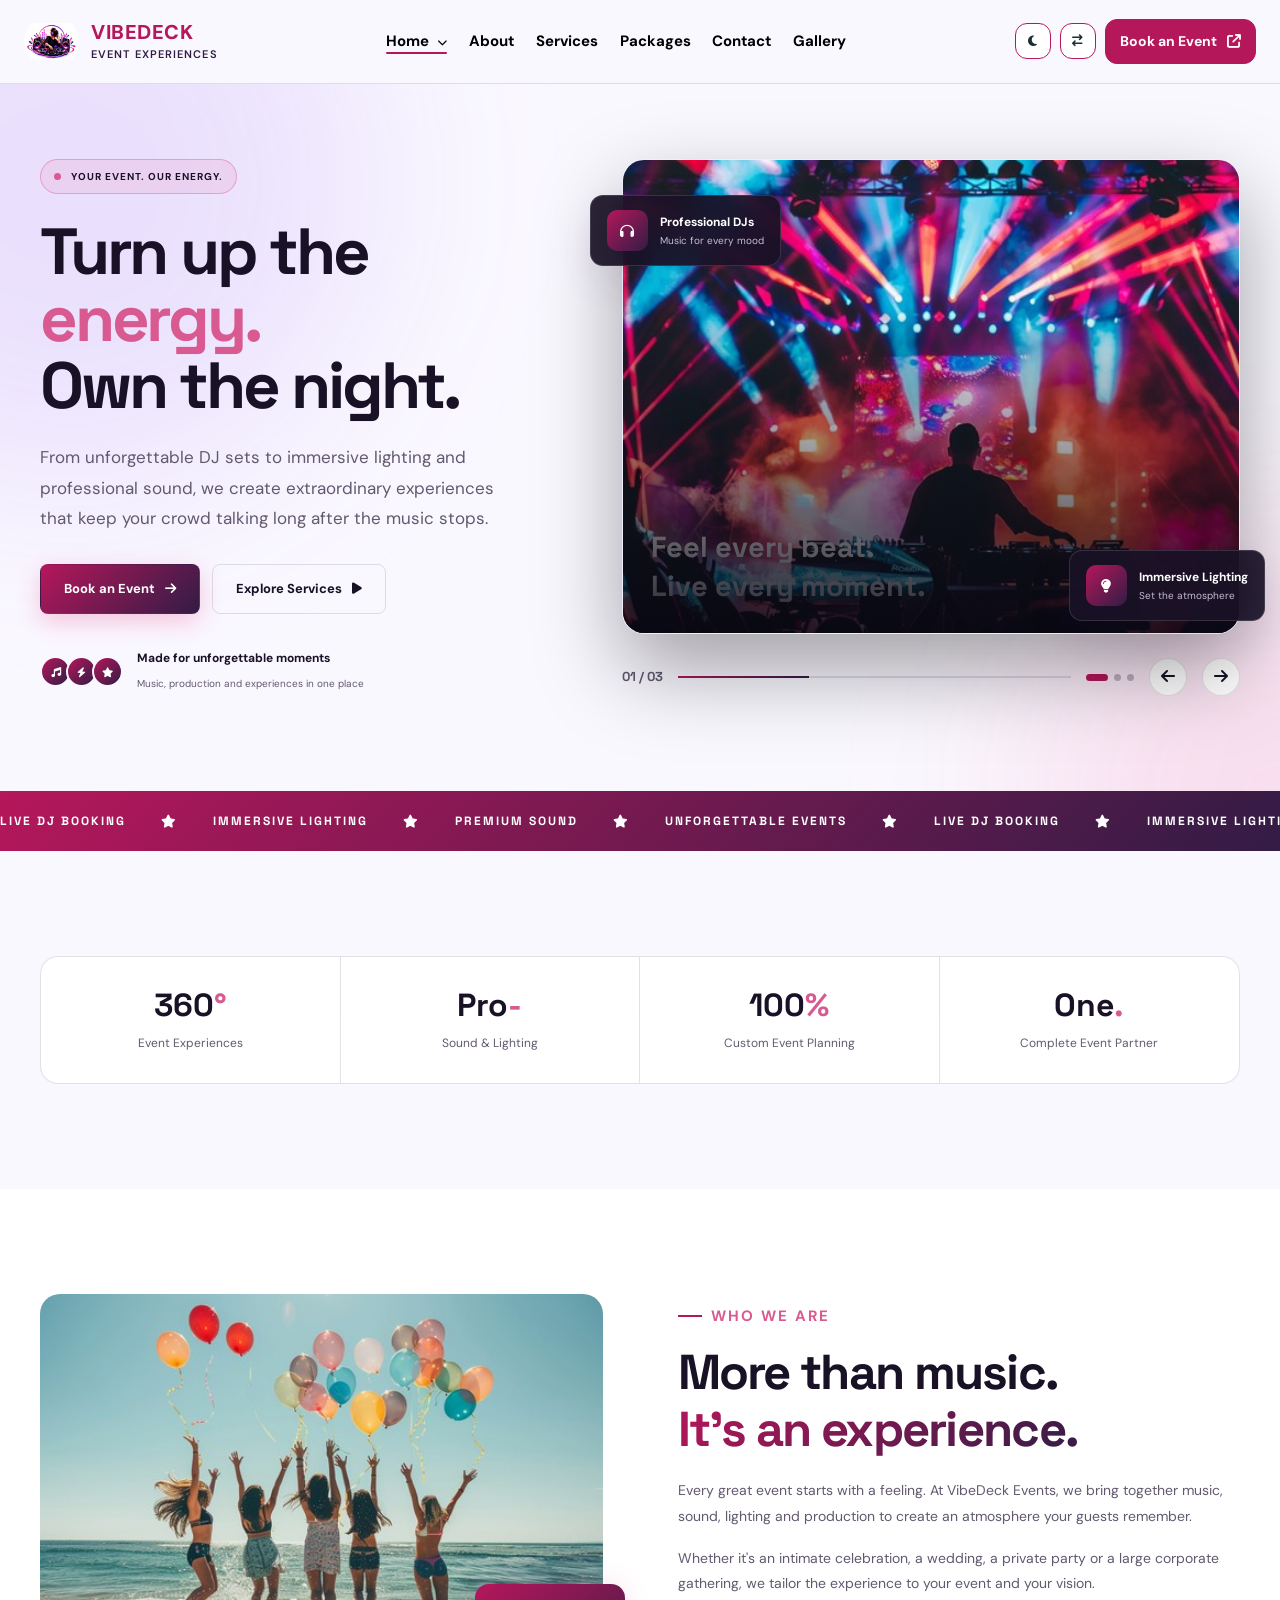
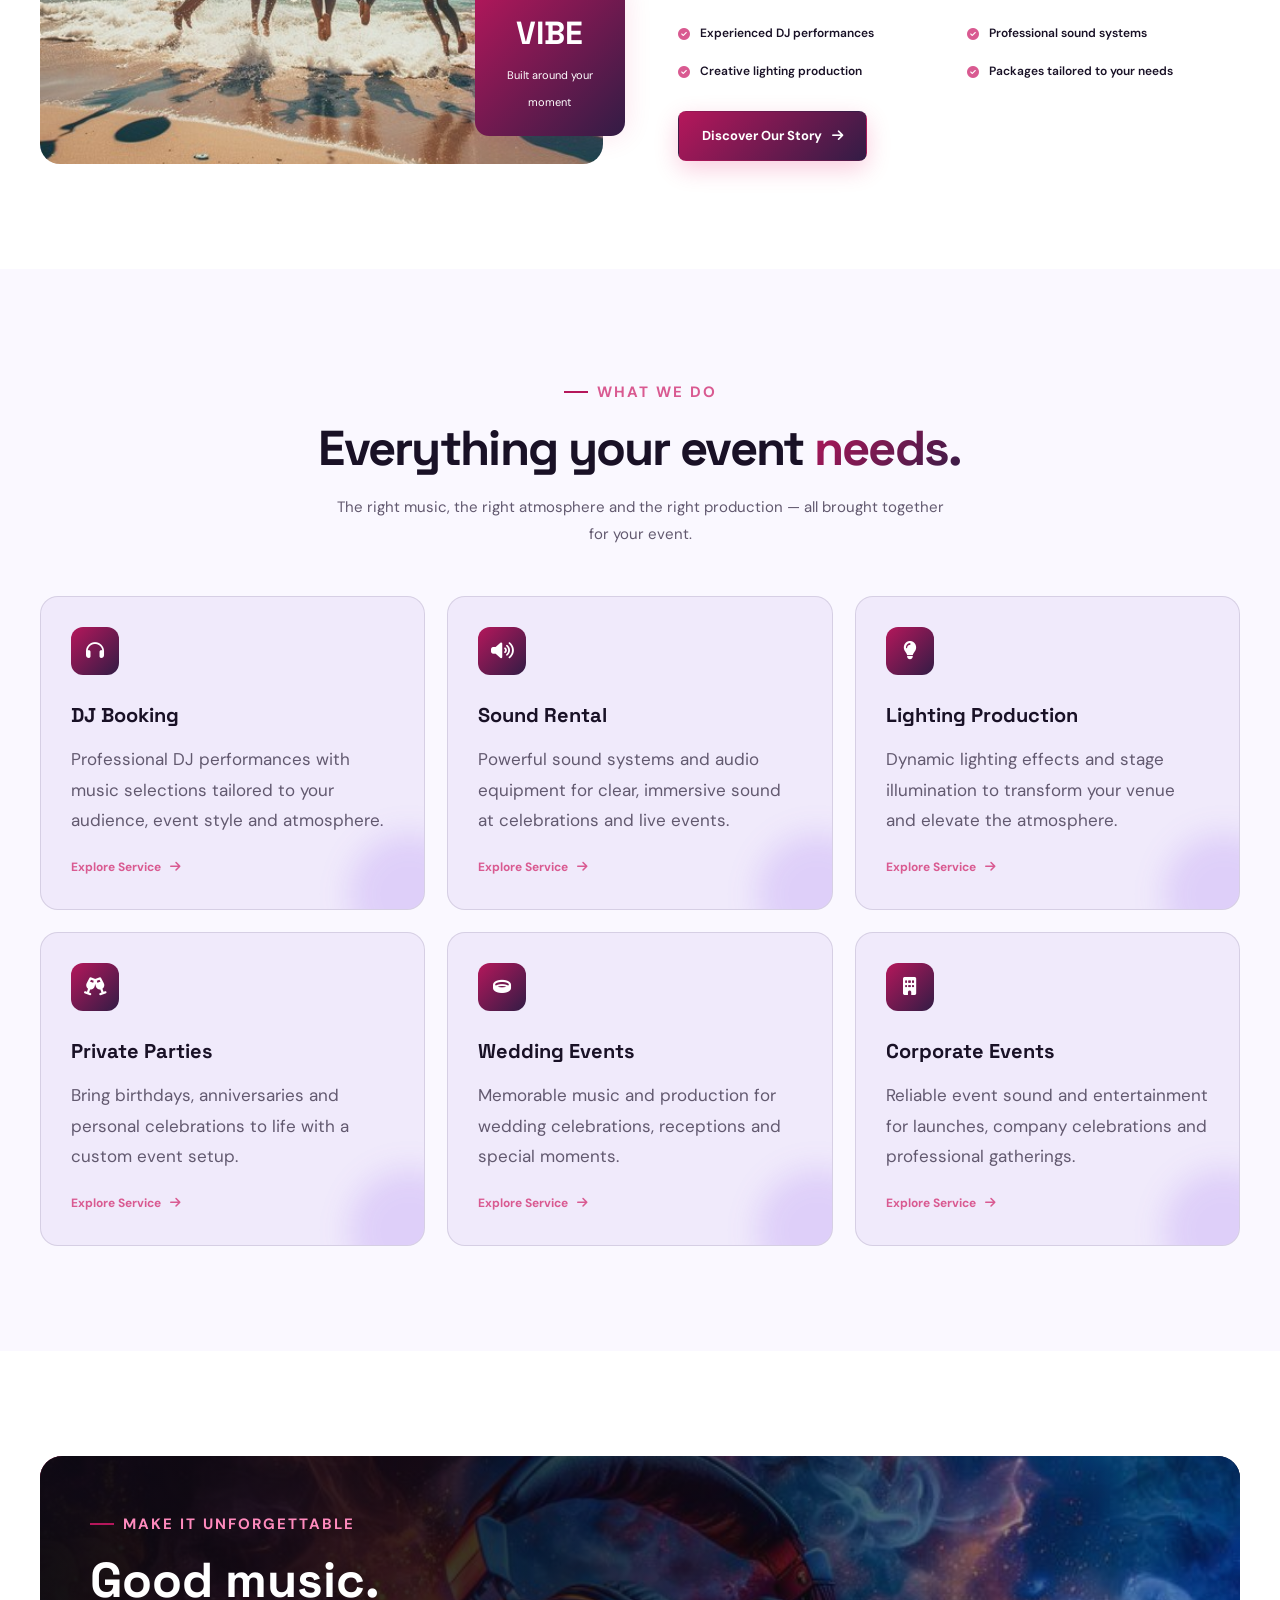
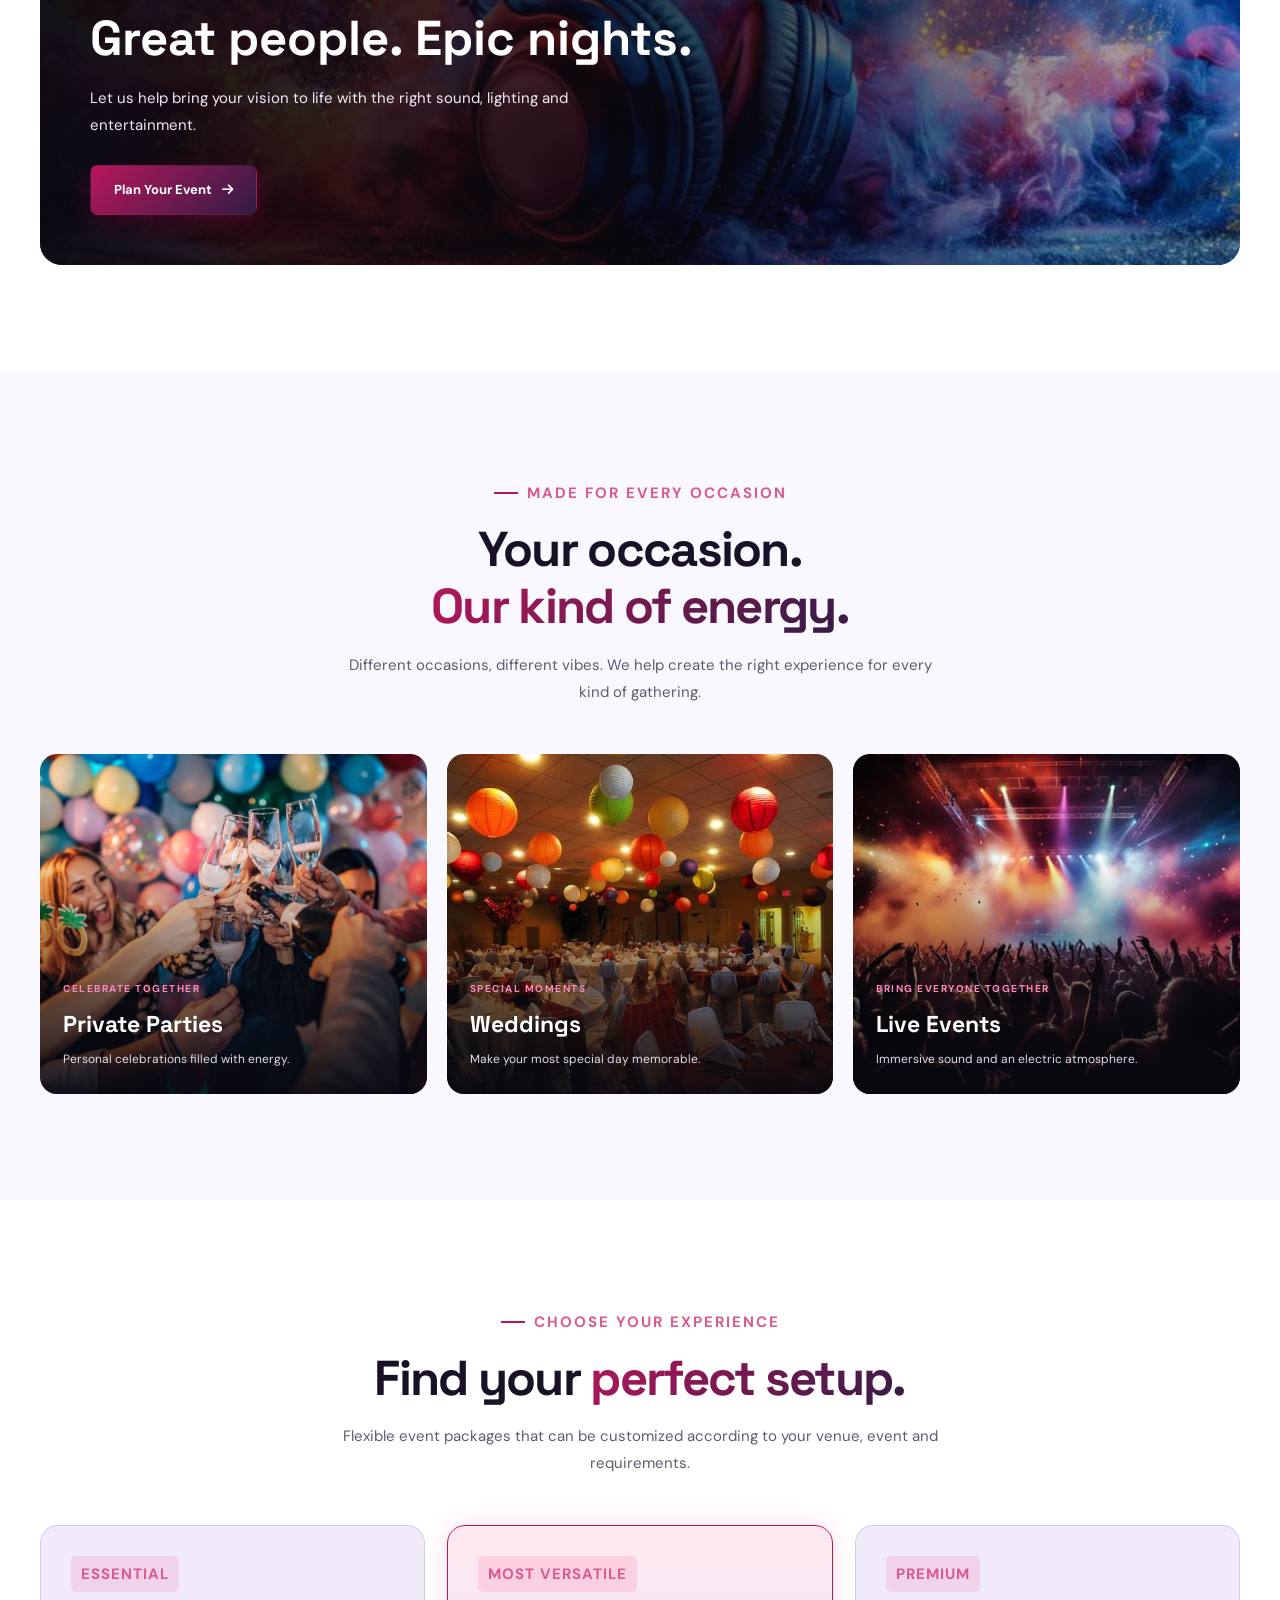
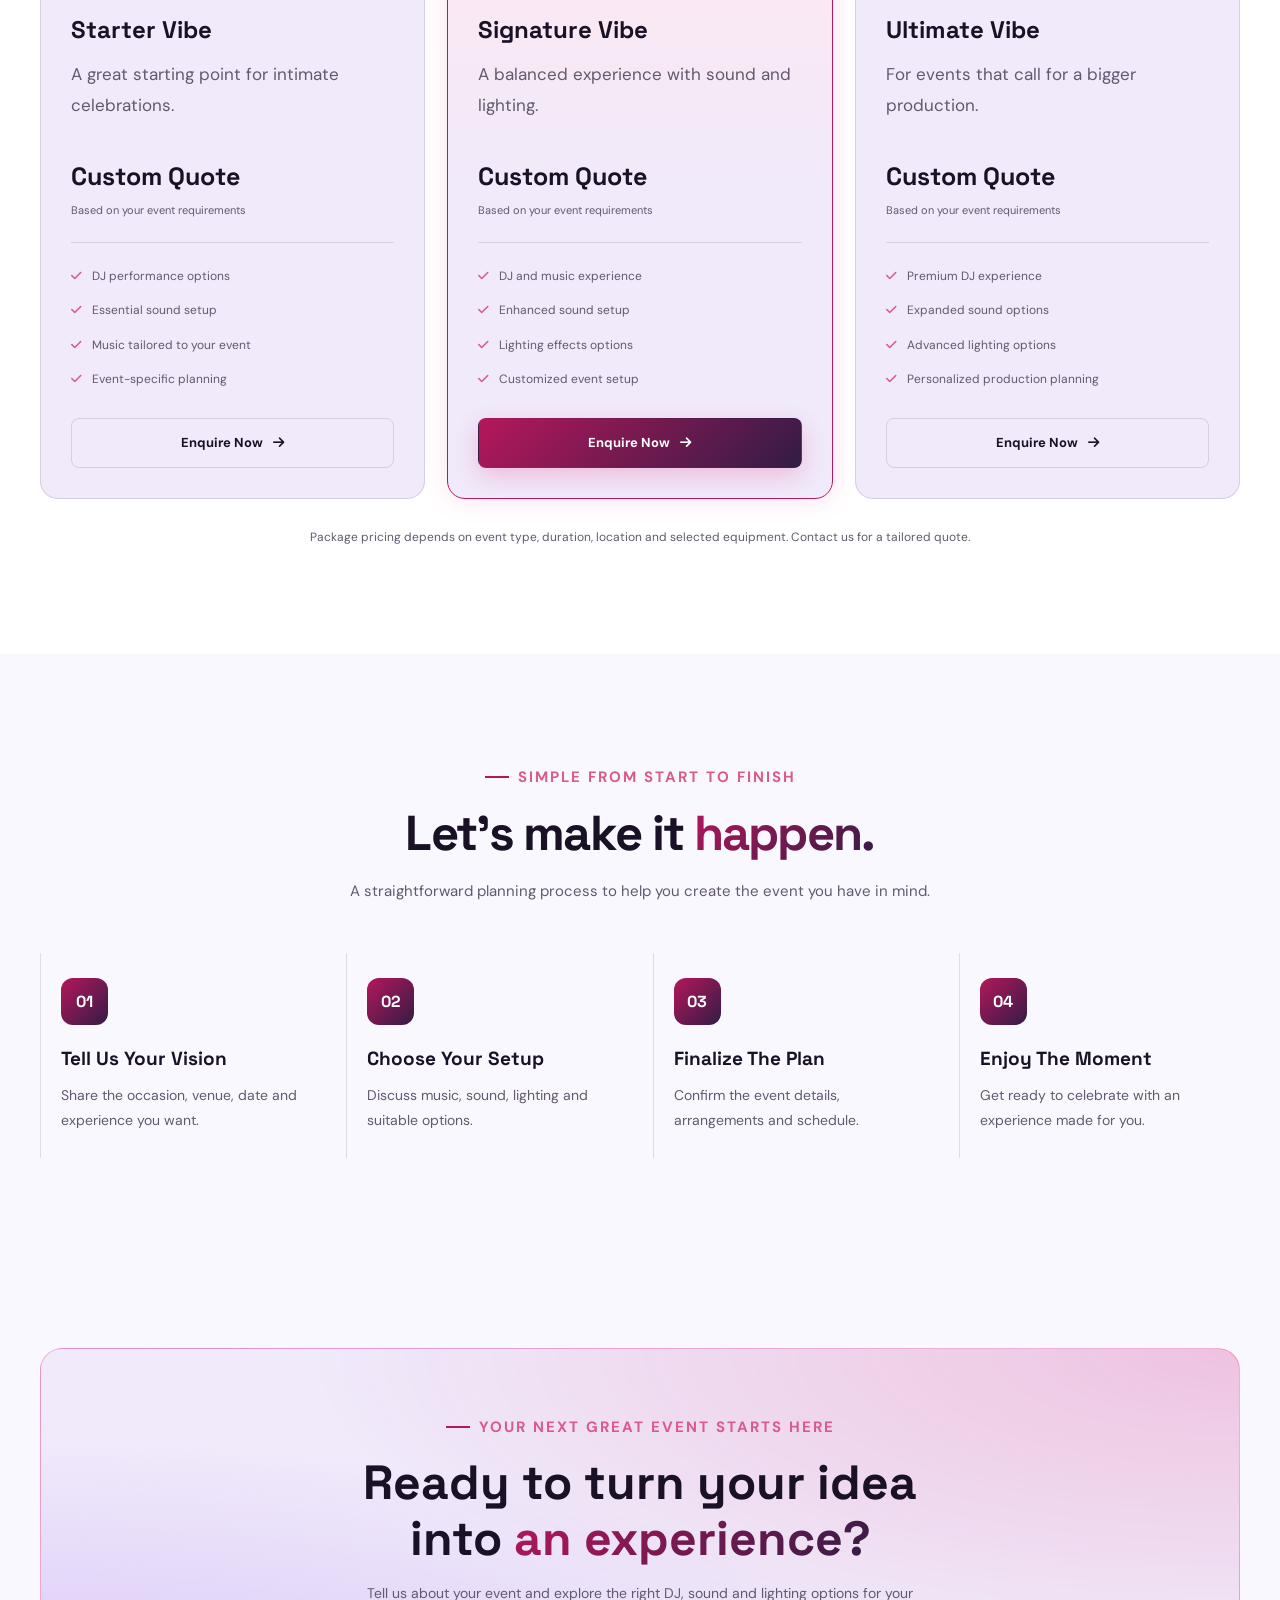
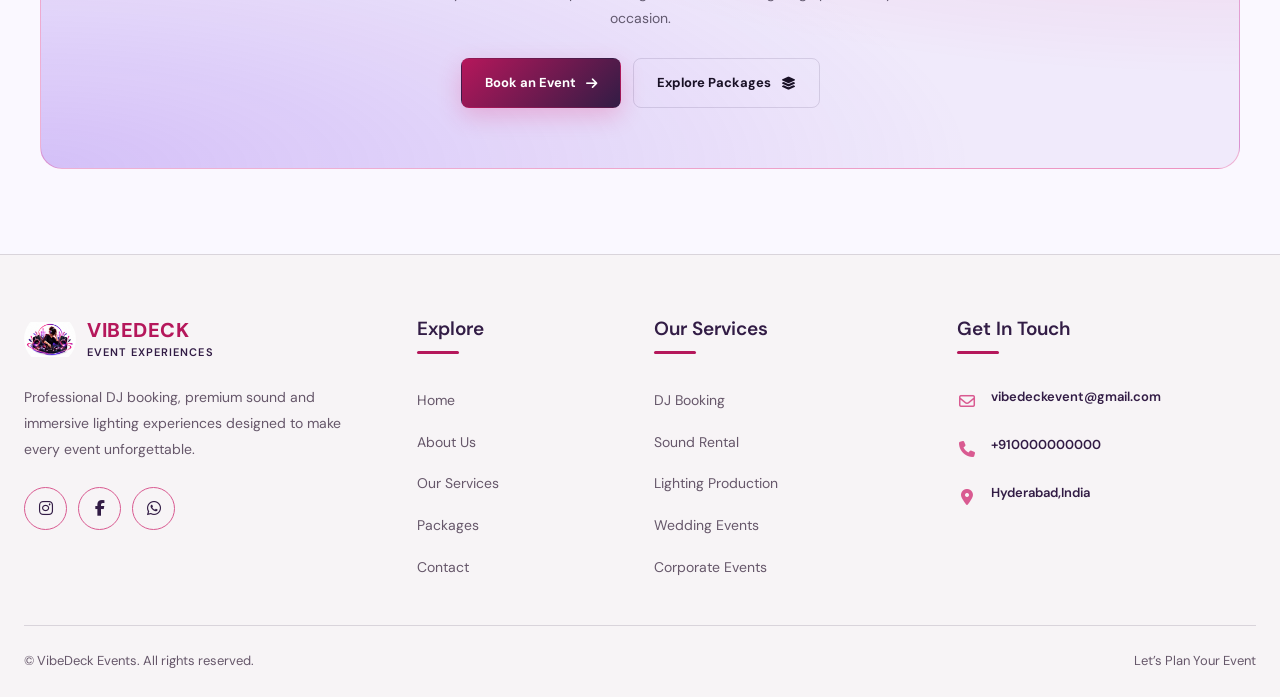
==== commit 5d229bc6: "Add files via upload" ====
--- a/index.html
+++ b/index.html
@@ -84,9 +84,9 @@
                 <button class="utility-btn" id="directionToggle" aria-label="Toggle text direction" title="Toggle LTR / RTL">
                     <i class="fa-solid fa-arrow-right-arrow-left"></i>
                 </button>
-                <a href="contact.html" class="btn btn-primary header-book">
-                    Book an Event <i class="fa-solid fa-arrow-up-right-from-square"></i>
-                </a>
+            <a href="/contact.html#enquiry" class="btn btn-primary header-book">
+    Book an Event <i class="fa-solid fa-arrow-up-right-from-square"></i>
+</a>
             </div>
         </div>
     </header>
